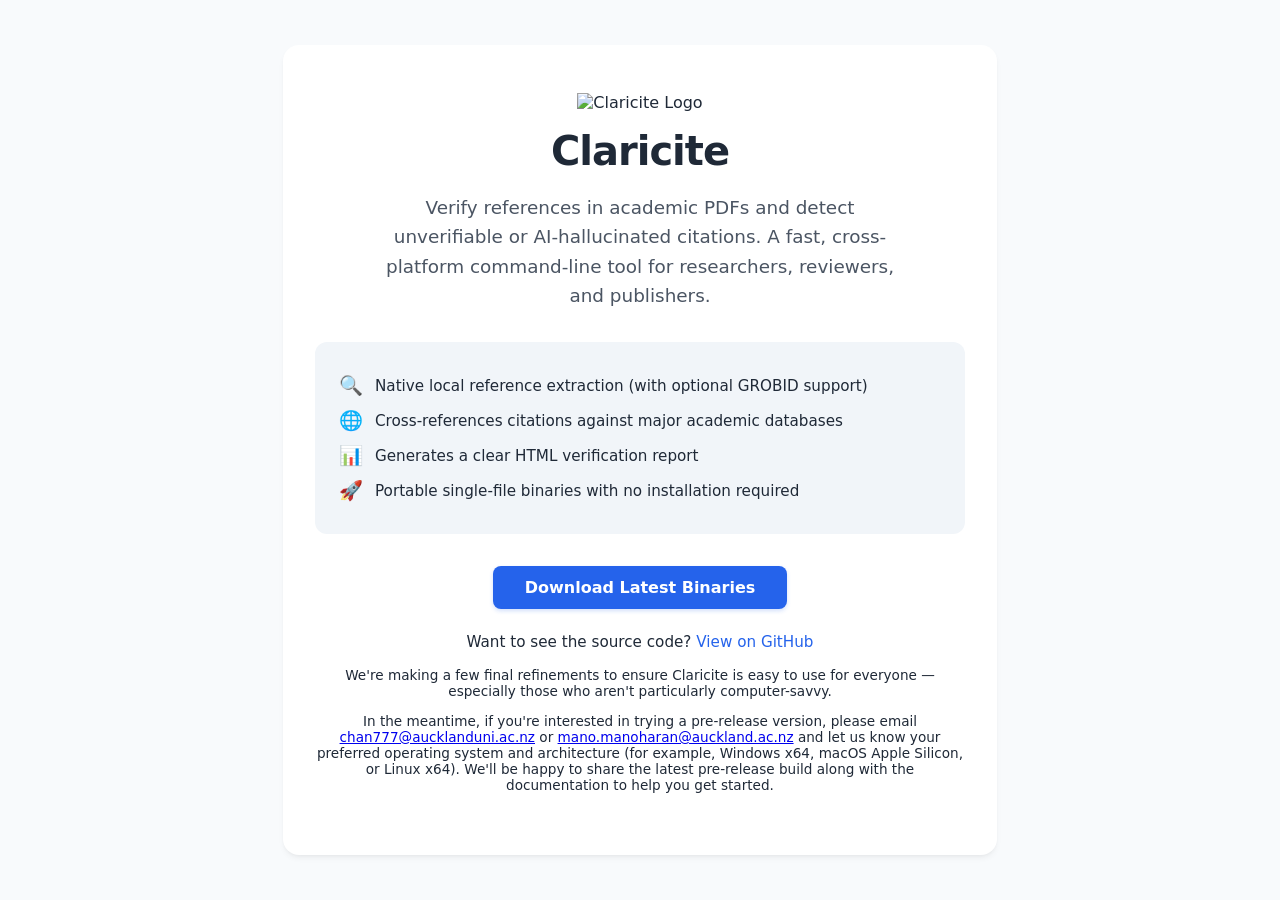
==== index.html @ b80c2c86 "Update index.html" ====
<!DOCTYPE html>
<html lang="en">
<head>
   <meta charset="UTF-8">
   <meta name="viewport" content="width=device-width, initial-scale=1.0">
   <title>Claricite — Automated Reference Verification</title>
   <meta name="description" content="A powerful cross-platform CLI tool to verify academic PDF citations and flag unverifiable or hallucinated references." />
   <meta name="keywords" content="academic fraud, reference checker, citation verification, openalex, semantic scholar, pdf citation parser" />
   <link rel="icon" type="image/svg+xml" href="https://claricite.com/images/Logo.svg" />
   <meta name="apple-mobile-web-app-capable" content="yes" />
   <meta name="apple-mobile-web-app-status-bar-style" content="black-translucent" />
   <style>
      :root {
         --primary: #2563eb;
         --primary-hover: #1d4ed8;
         --text: #1f2937;
         --text-muted: #4b5563;
         --bg: #f8fafc;
         --card-bg: #ffffff;
      }

      body {
         margin: 0;
         font-family: system-ui, -apple-system, BlinkMacSystemFont, "Segoe UI", Roboto, sans-serif;
         display: flex;
         align-items: center;
         justify-content: center;
         min-height: 100vh;
         background: var(--bg);
         color: var(--text);
         text-align: center;
         padding: 1rem;
         box-sizing: border-box;
      }

      .container {
         max-width: 650px;
         background: var(--card-bg);
         padding: 3rem 2rem;
         border-radius: 16px;
         box-shadow: 0 4px 6px -1px rgb(0 0 0 / 0.05), 0 2px 4px -2px rgb(0 0 0 / 0.05);
      }

      .logo img {
         width: 80px;
         height: 80px;
         margin-bottom: 1rem;
      }

      h1 {
         margin: 0 0 0.5rem 0;
         font-size: 2.5rem;
         font-weight: 800;
         letter-spacing: -0.025em;
      }

      .tagline {
         font-size: 1.15rem;
         color: var(--text-muted);
         line-height: 1.6;
         margin-bottom: 2rem;
         max-width: 540px;
         margin-left: auto;
         margin-right: auto;
      }

      .features {
         text-align: left;
         background: #f1f5f9;
         padding: 1.25rem 1.5rem;
         border-radius: 12px;
         margin-bottom: 2rem;
      }

      .feature-item {
         display: flex;
         align-items: center;
         gap: 0.75rem;
         margin: 0.75rem 0;
         font-size: 0.95rem;
         color: var(--text);
      }

         .feature-item span {
            font-size: 1.2rem;
         }

      .btn {
         display: inline-block;
         background: var(--primary);
         color: white;
         text-decoration: none;
         padding: 0.75rem 2rem;
         border-radius: 8px;
         font-weight: 600;
         font-size: 1rem;
         transition: background 0.2s ease;
         box-shadow: 0 2px 4px rgb(37 99 235 / 0.2);
      }

         .btn:hover {
            background: var(--primary-hover);
         }

      .note {
         font-size: 0.85rem;
         margin-top: 1rem;
      }
   </style>
</head>
<body>
   <div class="container">
      <div class="logo">
         <img alt="Claricite Logo" src="https://claricite.com/images/Logo.svg" />
      </div>

      <h1>Claricite</h1>
      <p class="tagline">
         Verify references in academic PDFs and detect unverifiable or AI-hallucinated citations.
         A fast, cross-platform command-line tool for researchers, reviewers, and publishers.
      </p>

      <div class="features">
         <div class="feature-item"><span>🔍</span> Native local reference extraction (with optional GROBID support)</div>
         <div class="feature-item"><span>🌐</span> Cross-references citations against major academic databases</div>
         <div class="feature-item"><span>📊</span> Generates a clear HTML verification report</div>
         <div class="feature-item"><span>🚀</span> Portable single-file binaries with no installation required</div>
      </div>

      <div>
         <a href="https://github.com" class="btn" target="_blank" rel="noopener">
            Download Latest Binaries
         </a>

         <p style="margin-top: 1.5rem; font-size: 0.95rem;">
            Want to see the source code? <a href="https://github.com" style="color: var(--primary); text-decoration: none; font-weight: 500;">View on GitHub</a>
         </p>

         <div class="note">
            <p>
               We're making a few final refinements to ensure Claricite is easy to use for everyone —
               especially those who aren't particularly computer-savvy.
            </p>
            <p>
               In the meantime, if you're interested in trying a pre-release version, please email
               <a href="mailto:chan777@aucklanduni.ac.nz">chan777@aucklanduni.ac.nz</a> or
               <a href="mailto:mano.manoharan@auckland.ac.nz">mano.manoharan@auckland.ac.nz</a>
               and let us know your preferred operating system and architecture (for example, Windows x64, macOS Apple Silicon, or Linux x64).
               We'll be happy to share the latest pre-release build along with the documentation to help you get started.
            </p>
         </div>
      </div>


   </div>
</body>
</html>
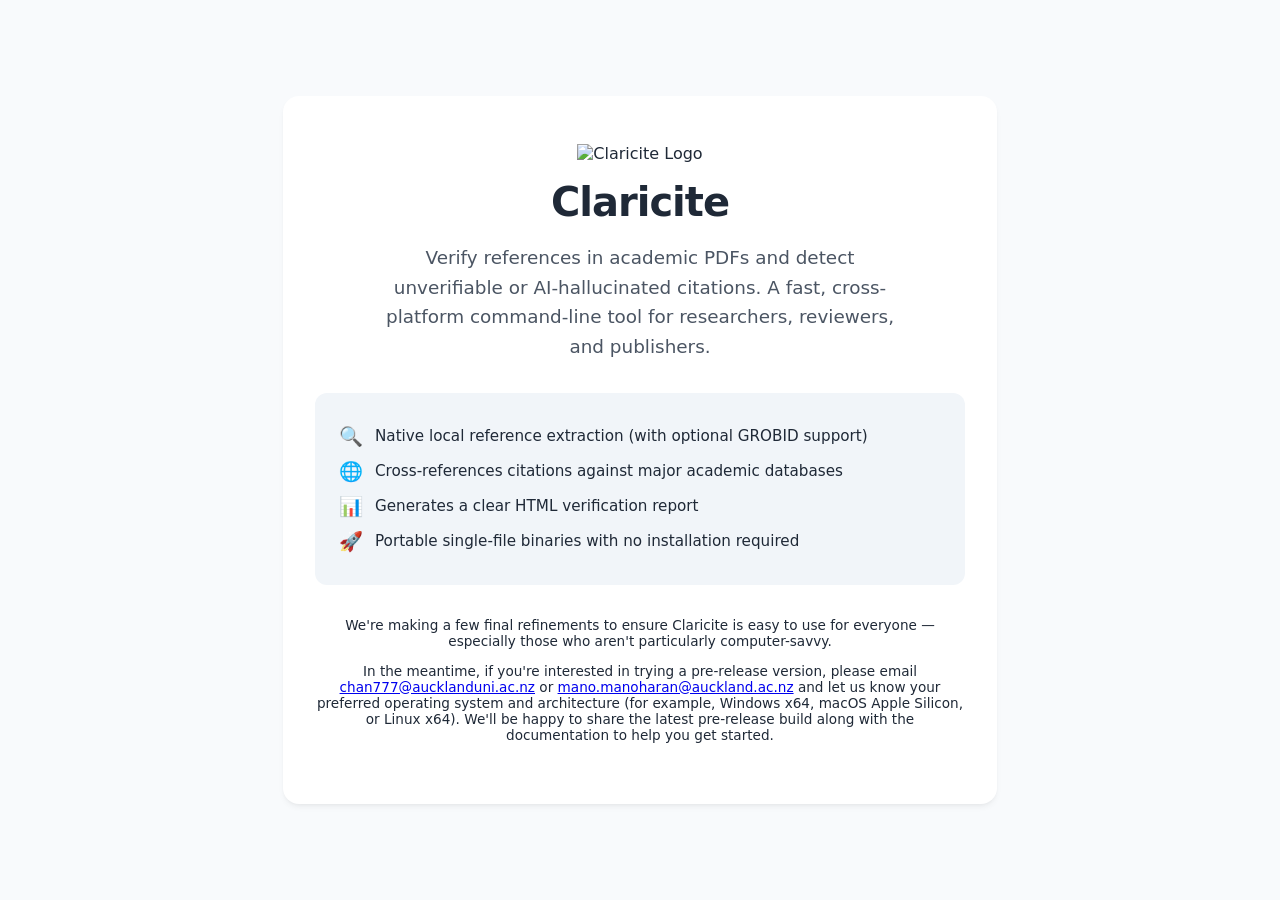
==== commit 6040d38a: "Update HTML structure to include hidden div" ====
--- a/index.html
+++ b/index.html
@@ -127,7 +127,7 @@
          <div class="feature-item"><span>🚀</span> Portable single-file binaries with no installation required</div>
       </div>
 
-      <div>
+      <div style="display: none;">
          <a href="https://github.com" class="btn" target="_blank" rel="noopener">
             Download Latest Binaries
          </a>
@@ -135,7 +135,8 @@
          <p style="margin-top: 1.5rem; font-size: 0.95rem;">
             Want to see the source code? <a href="https://github.com" style="color: var(--primary); text-decoration: none; font-weight: 500;">View on GitHub</a>
          </p>
-
+      </div>
+      <div>
          <div class="note">
             <p>
                We're making a few final refinements to ensure Claricite is easy to use for everyone —
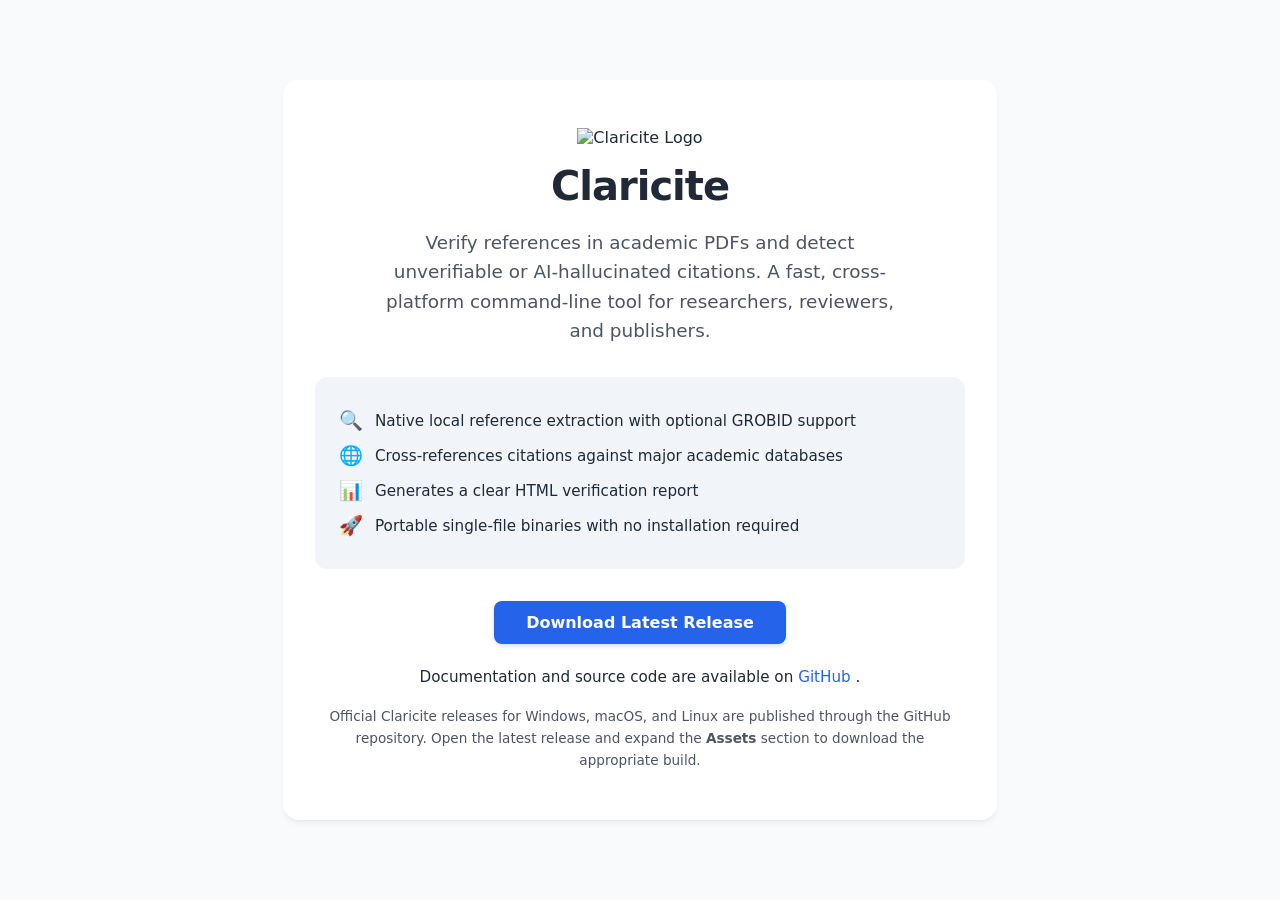
==== commit d792858f: "add git hub repo" ====
--- a/index.html
+++ b/index.html
@@ -81,9 +81,9 @@
          color: var(--text);
       }
 
-         .feature-item span {
-            font-size: 1.2rem;
-         }
+      .feature-item span {
+         font-size: 1.2rem;
+      }
 
       .btn {
          display: inline-block;
@@ -98,13 +98,25 @@
          box-shadow: 0 2px 4px rgb(37 99 235 / 0.2);
       }
 
-         .btn:hover {
-            background: var(--primary-hover);
-         }
+      .btn:hover {
+         background: var(--primary-hover);
+      }
+
+      .github-link {
+         color: var(--primary);
+         text-decoration: none;
+         font-weight: 500;
+      }
+
+      .github-link:hover {
+         text-decoration: underline;
+      }
 
       .note {
+         color: var(--text-muted);
          font-size: 0.85rem;
-         margin-top: 1rem;
+         margin-top: 1.25rem;
+         line-height: 1.6;
       }
    </style>
 </head>
@@ -121,38 +133,35 @@
       </p>
 
       <div class="features">
-         <div class="feature-item"><span>🔍</span> Native local reference extraction (with optional GROBID support)</div>
+         <div class="feature-item"><span>🔍</span> Native local reference extraction with optional GROBID support</div>
          <div class="feature-item"><span>🌐</span> Cross-references citations against major academic databases</div>
          <div class="feature-item"><span>📊</span> Generates a clear HTML verification report</div>
          <div class="feature-item"><span>🚀</span> Portable single-file binaries with no installation required</div>
       </div>
 
-      <div style="display: none;">
-         <a href="https://github.com" class="btn" target="_blank" rel="noopener">
-            Download Latest Binaries
+      <div>
+         <a href="https://github.com/Noise477/Claricite/releases/latest"
+            class="btn"
+            target="_blank"
+            rel="noopener noreferrer">
+            Download Latest Release
          </a>
 
          <p style="margin-top: 1.5rem; font-size: 0.95rem;">
-            Want to see the source code? <a href="https://github.com" style="color: var(--primary); text-decoration: none; font-weight: 500;">View on GitHub</a>
+            Documentation and source code are available on
+            <a href="https://github.com/Noise477/Claricite/"
+               class="github-link"
+               target="_blank"
+               rel="noopener noreferrer">
+               GitHub
+            </a>.
          </p>
-      </div>
-      <div>
+
          <div class="note">
-            <p>
-               We're making a few final refinements to ensure Claricite is easy to use for everyone —
-               especially those who aren't particularly computer-savvy.
-            </p>
-            <p>
-               In the meantime, if you're interested in trying a pre-release version, please email
-               <a href="mailto:chan777@aucklanduni.ac.nz">chan777@aucklanduni.ac.nz</a> or
-               <a href="mailto:mano.manoharan@auckland.ac.nz">mano.manoharan@auckland.ac.nz</a>
-               and let us know your preferred operating system and architecture (for example, Windows x64, macOS Apple Silicon, or Linux x64).
-               We'll be happy to share the latest pre-release build along with the documentation to help you get started.
-            </p>
+            Official Claricite releases for Windows, macOS, and Linux are published through the GitHub repository.
+            Open the latest release and expand the <strong>Assets</strong> section to download the appropriate build.
          </div>
       </div>
-
-
    </div>
 </body>
 </html>
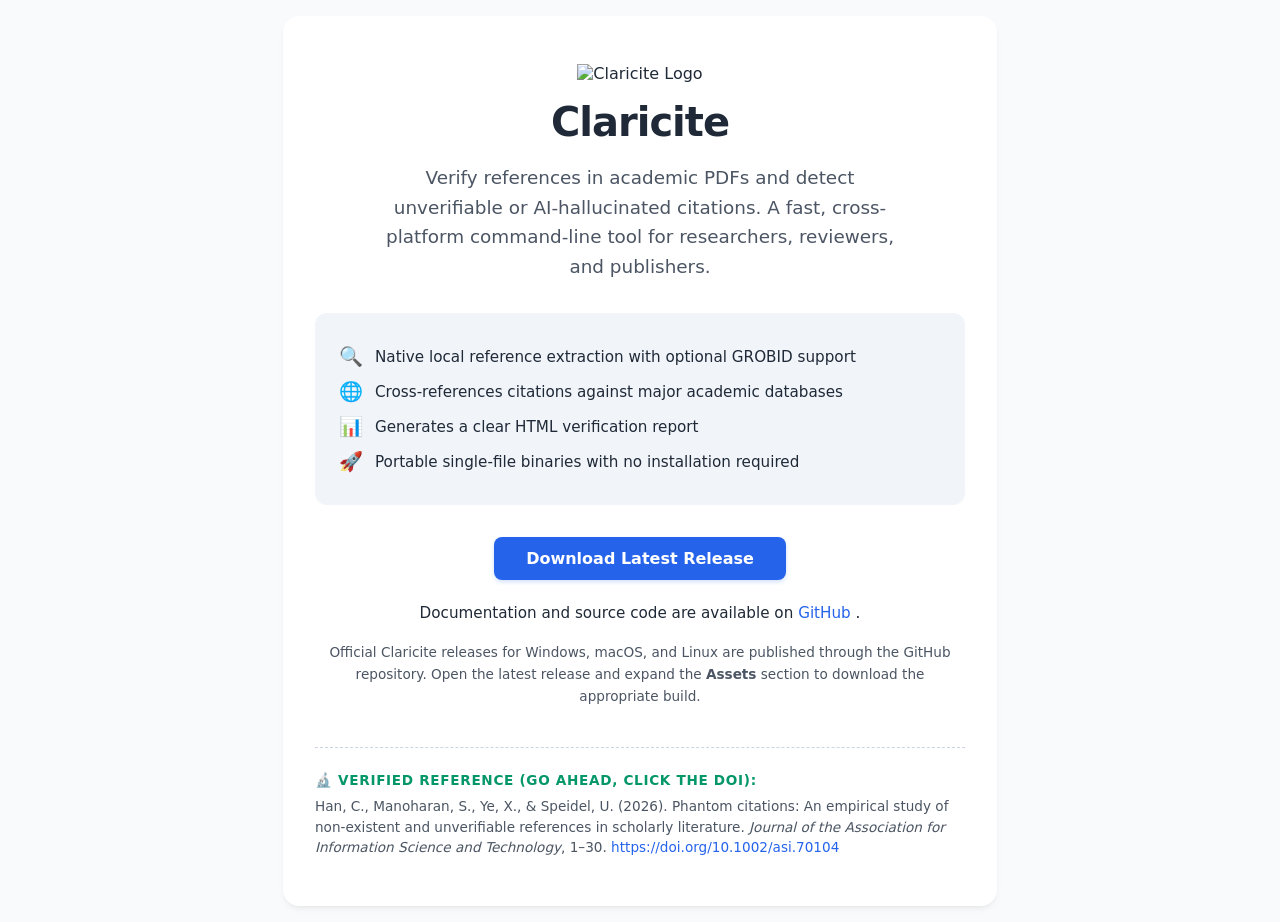
==== commit cbf09d89: "Add citation block with reference" ====
--- a/index.html
+++ b/index.html
@@ -118,6 +118,29 @@
          margin-top: 1.25rem;
          line-height: 1.6;
       }
+      .citation-block {
+         margin-top: 2.5rem;
+         padding-top: 1.5rem;
+         border-top: 1px dashed #cbd5e1;
+         text-align: left;
+      }
+
+      .citation-title {
+         font-size: 0.85rem;
+         font-weight: 700;
+         color: #059669;
+         text-transform: uppercase;
+         letter-spacing: 0.05em;
+         margin-bottom: 0.5rem;
+      }
+
+      .citation-text {
+         font-size: 0.85rem;
+         color: var(--text-muted);
+         line-height: 1.5;
+         margin: 0;
+      }
+
    </style>
 </head>
 <body>
@@ -161,6 +184,14 @@
             Official Claricite releases for Windows, macOS, and Linux are published through the GitHub repository.
             Open the latest release and expand the <strong>Assets</strong> section to download the appropriate build.
          </div>
+
+         <div class="citation-block">
+            <div class="citation-title">🔬 Verified Reference (Go ahead, click the DOI):</div>
+            <p class="citation-text">
+               Han, C., Manoharan, S., Ye, X., & Speidel, U. (2026). Phantom citations: An empirical study of non-existent and unverifiable references in scholarly literature. <em>Journal of the Association for Information Science and Technology</em>, 1–30.
+               <a href="https://doi.org/10.1002/asi.70104" target="_blank" rel="noopener noreferrer" class="github-link">https://doi.org/10.1002/asi.70104</a>
+            </p>
+         </div>
       </div>
    </div>
 </body>
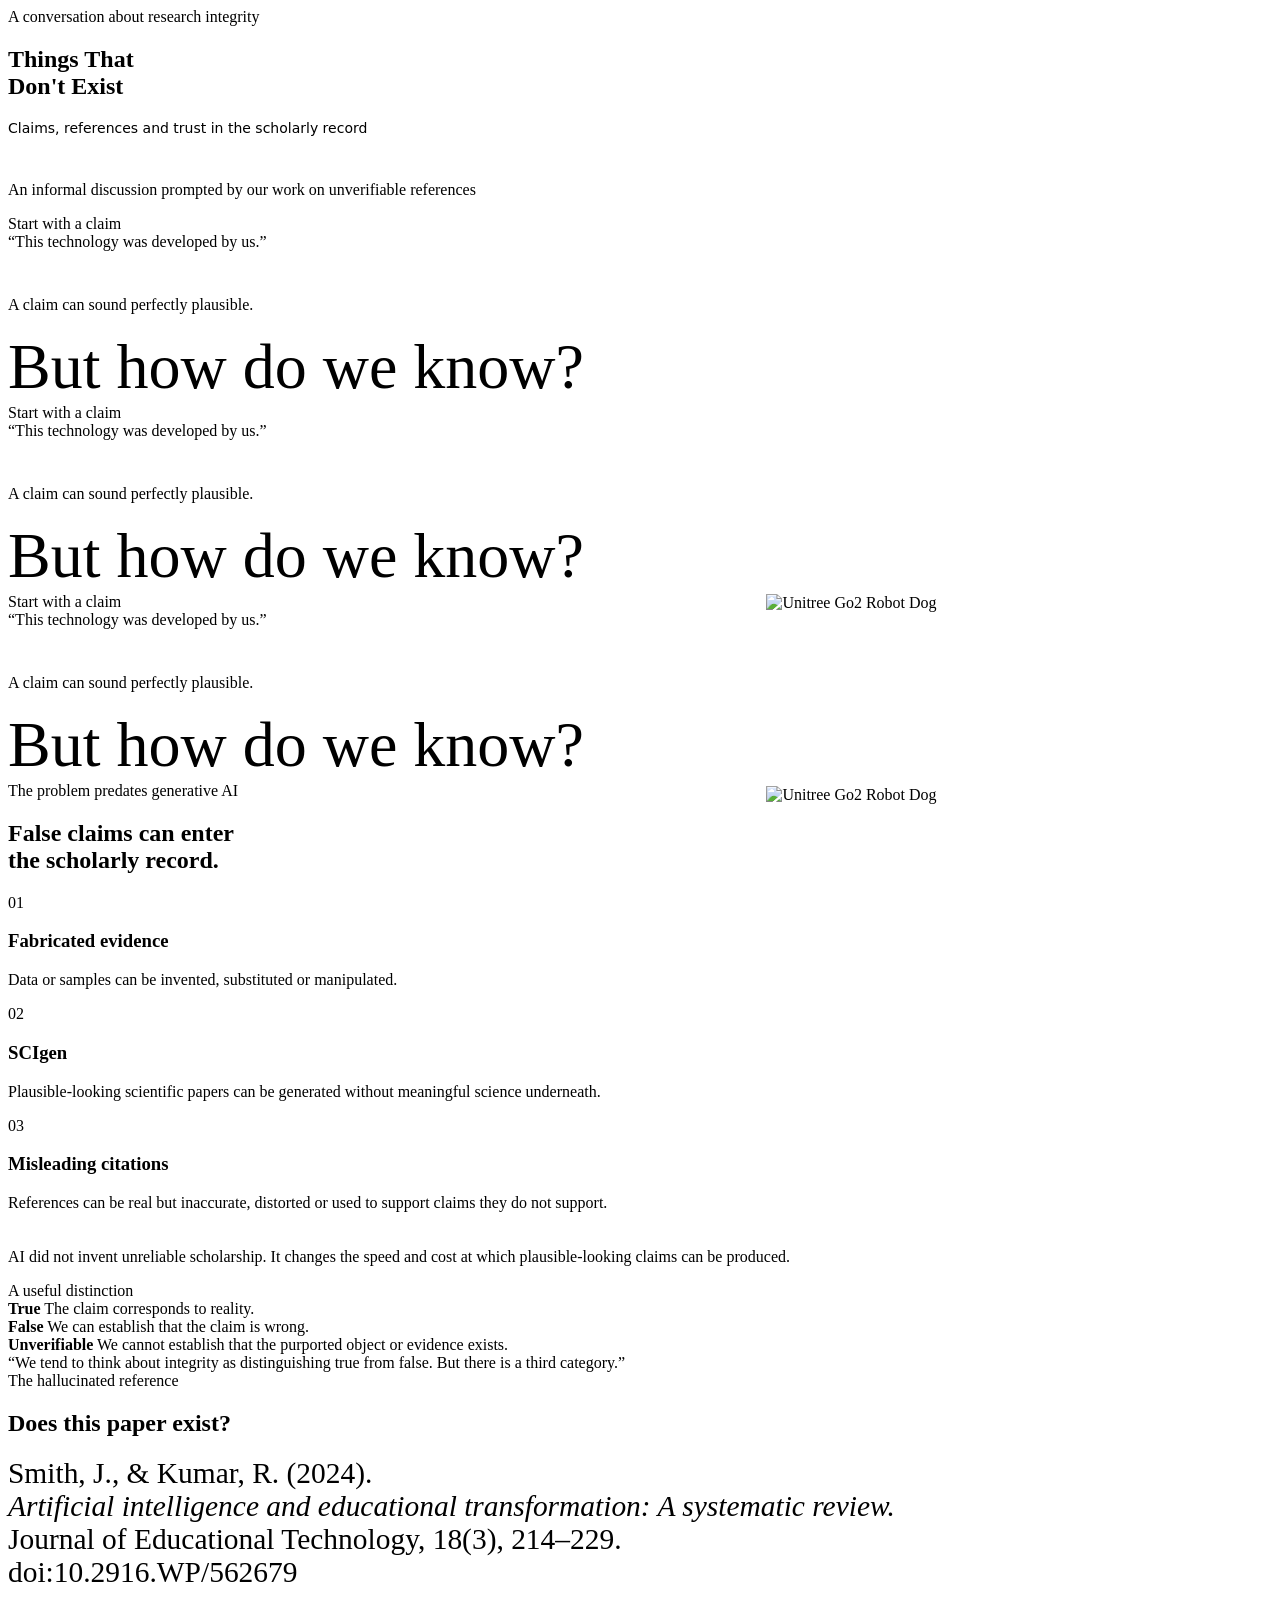
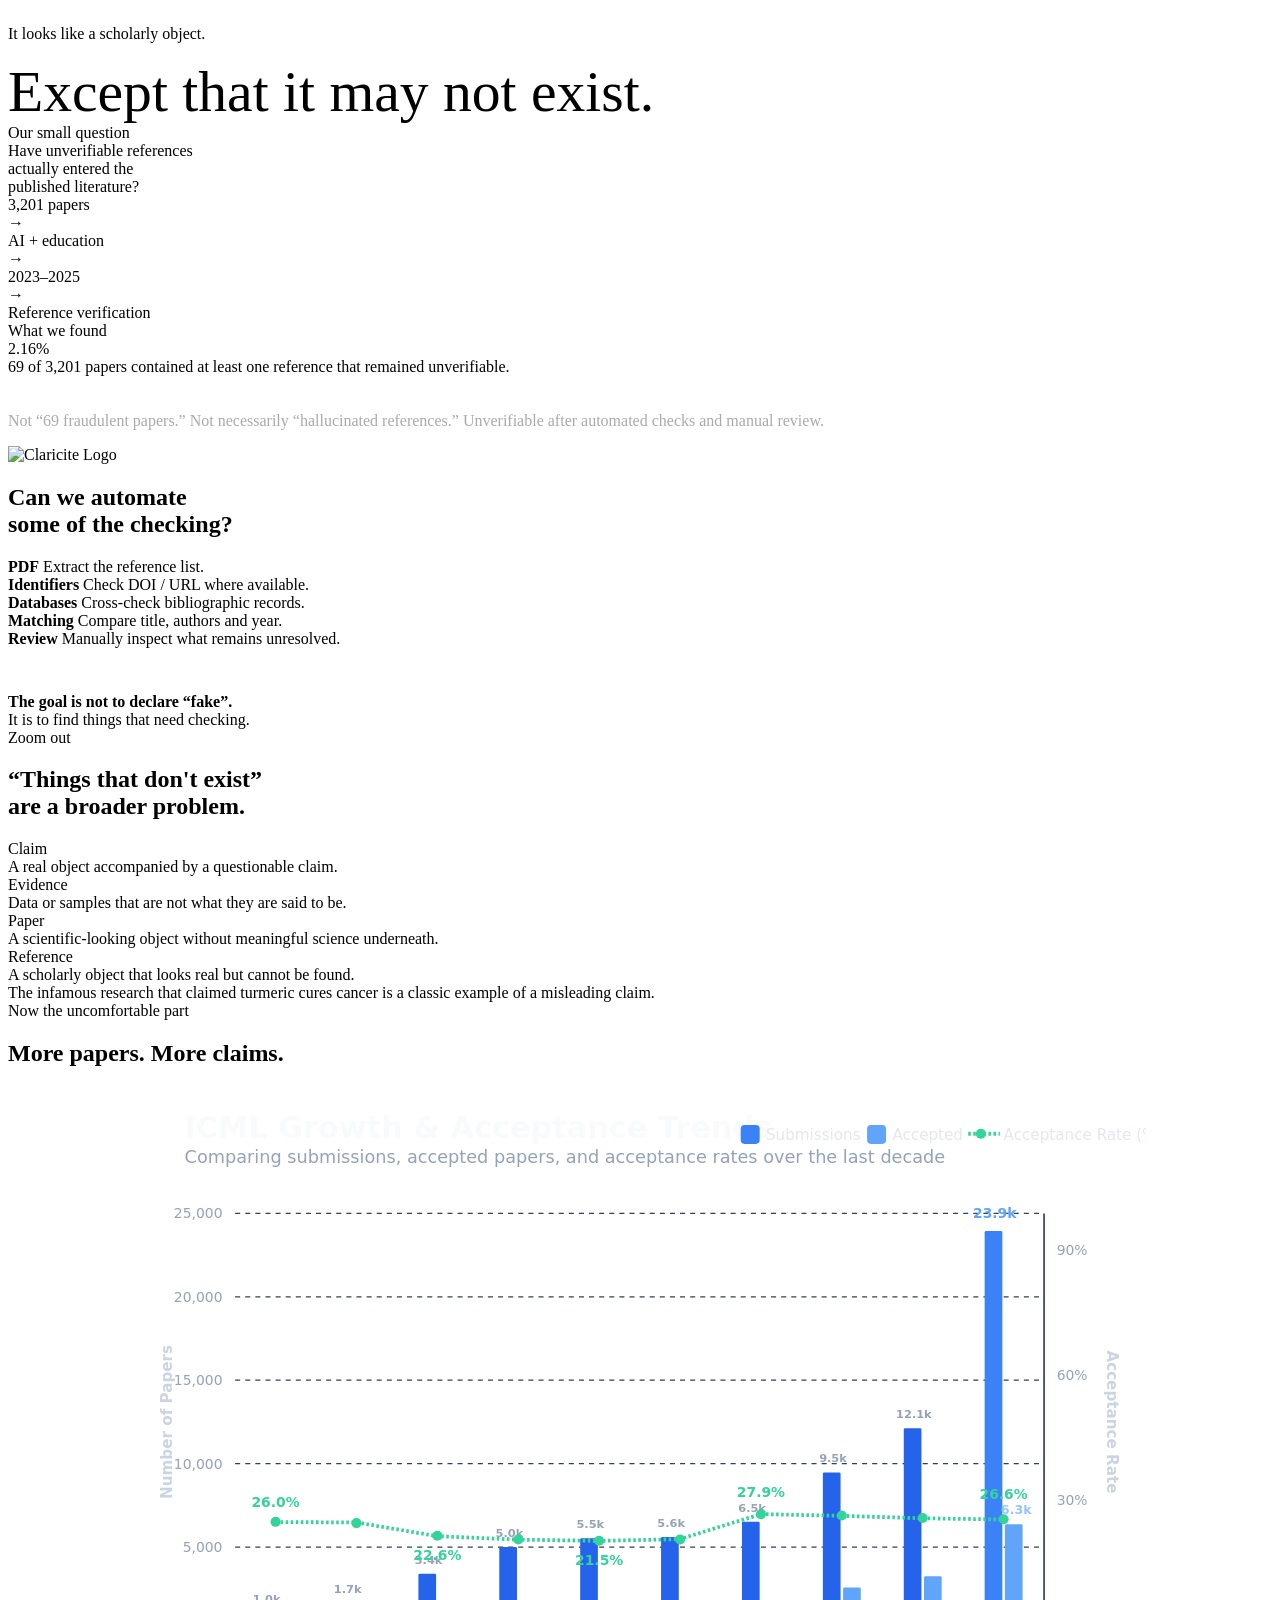
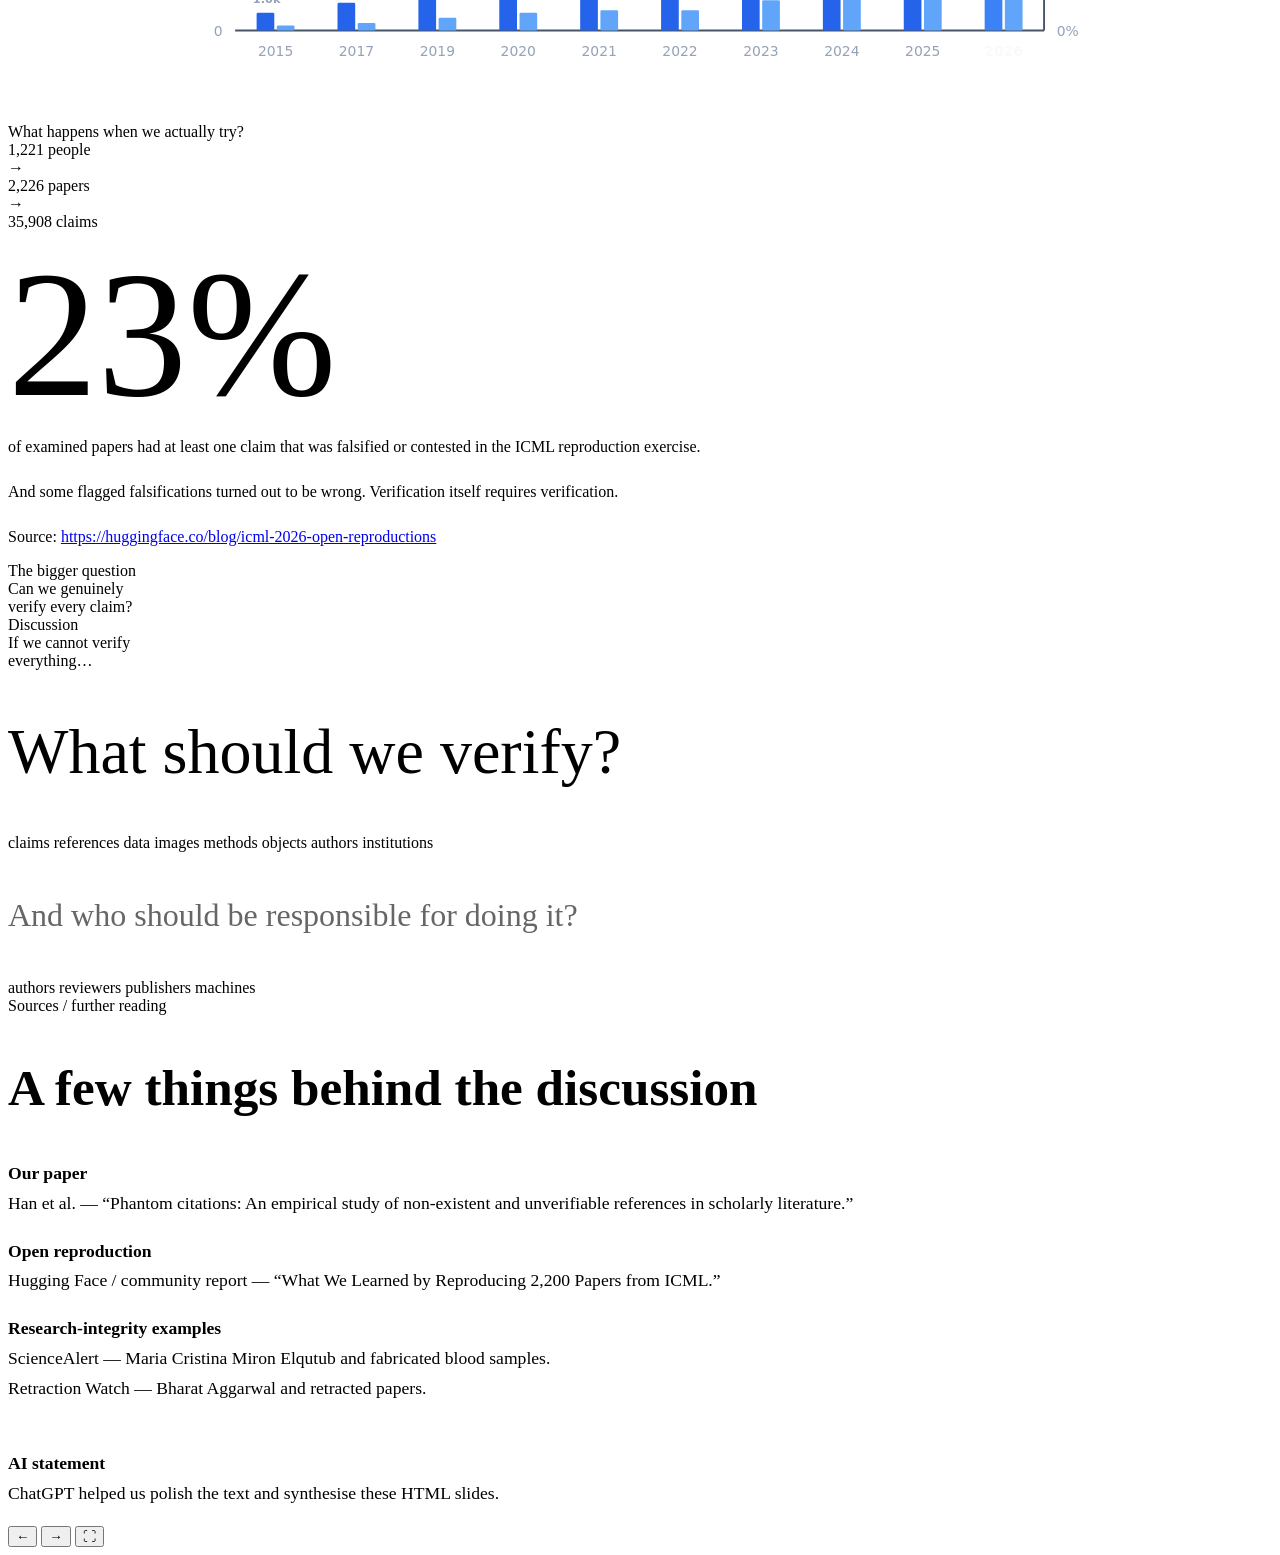
==== commit 02b92181: "Add files via upload" ====
--- a/index.html
+++ b/index.html
@@ -1,198 +1,649 @@
+<!DOCTYPE html>
 <!DOCTYPE html>
 <html lang="en">
 <head>
    <meta charset="UTF-8">
    <meta name="viewport" content="width=device-width, initial-scale=1.0">
-   <title>Claricite — Automated Reference Verification</title>
-   <meta name="description" content="A powerful cross-platform CLI tool to verify academic PDF citations and flag unverifiable or hallucinated references." />
-   <meta name="keywords" content="academic fraud, reference checker, citation verification, openalex, semantic scholar, pdf citation parser" />
-   <link rel="icon" type="image/svg+xml" href="https://claricite.com/images/Logo.svg" />
-   <meta name="apple-mobile-web-app-capable" content="yes" />
-   <meta name="apple-mobile-web-app-status-bar-style" content="black-translucent" />
-   <style>
-      :root {
-         --primary: #2563eb;
-         --primary-hover: #1d4ed8;
-         --text: #1f2937;
-         --text-muted: #4b5563;
-         --bg: #f8fafc;
-         --card-bg: #ffffff;
-      }
-
-      body {
-         margin: 0;
-         font-family: system-ui, -apple-system, BlinkMacSystemFont, "Segoe UI", Roboto, sans-serif;
-         display: flex;
-         align-items: center;
-         justify-content: center;
-         min-height: 100vh;
-         background: var(--bg);
-         color: var(--text);
-         text-align: center;
-         padding: 1rem;
-         box-sizing: border-box;
-      }
-
-      .container {
-         max-width: 650px;
-         background: var(--card-bg);
-         padding: 3rem 2rem;
-         border-radius: 16px;
-         box-shadow: 0 4px 6px -1px rgb(0 0 0 / 0.05), 0 2px 4px -2px rgb(0 0 0 / 0.05);
-      }
-
-      .logo img {
-         width: 80px;
-         height: 80px;
-         margin-bottom: 1rem;
-      }
-
-      h1 {
-         margin: 0 0 0.5rem 0;
-         font-size: 2.5rem;
-         font-weight: 800;
-         letter-spacing: -0.025em;
-      }
-
-      .tagline {
-         font-size: 1.15rem;
-         color: var(--text-muted);
-         line-height: 1.6;
-         margin-bottom: 2rem;
-         max-width: 540px;
-         margin-left: auto;
-         margin-right: auto;
-      }
-
-      .features {
-         text-align: left;
-         background: #f1f5f9;
-         padding: 1.25rem 1.5rem;
-         border-radius: 12px;
-         margin-bottom: 2rem;
-      }
-
-      .feature-item {
-         display: flex;
-         align-items: center;
-         gap: 0.75rem;
-         margin: 0.75rem 0;
-         font-size: 0.95rem;
-         color: var(--text);
-      }
-
-      .feature-item span {
-         font-size: 1.2rem;
-      }
-
-      .btn {
-         display: inline-block;
-         background: var(--primary);
-         color: white;
-         text-decoration: none;
-         padding: 0.75rem 2rem;
-         border-radius: 8px;
-         font-weight: 600;
-         font-size: 1rem;
-         transition: background 0.2s ease;
-         box-shadow: 0 2px 4px rgb(37 99 235 / 0.2);
-      }
-
-      .btn:hover {
-         background: var(--primary-hover);
-      }
-
-      .github-link {
-         color: var(--primary);
-         text-decoration: none;
-         font-weight: 500;
-      }
-
-      .github-link:hover {
-         text-decoration: underline;
-      }
-
-      .note {
-         color: var(--text-muted);
-         font-size: 0.85rem;
-         margin-top: 1.25rem;
-         line-height: 1.6;
-      }
-      .citation-block {
-         margin-top: 2.5rem;
-         padding-top: 1.5rem;
-         border-top: 1px dashed #cbd5e1;
-         text-align: left;
-      }
-
-      .citation-title {
-         font-size: 0.85rem;
-         font-weight: 700;
-         color: #059669;
-         text-transform: uppercase;
-         letter-spacing: 0.05em;
-         margin-bottom: 0.5rem;
-      }
-
-      .citation-text {
-         font-size: 0.85rem;
-         color: var(--text-muted);
-         line-height: 1.5;
-         margin: 0;
-      }
-
-   </style>
+   <title>Things That Don't Exist — Claims, References and Trust</title>
+   <link rel="manifest" href="manifest.json" />
+   <link rel="icon" type="image/svg+xml" href="Logo.svg" />
+   <link type="text/css" rel="stylesheet" href="things.css" />
+   <script src="things.js" defer="defer"></script>
 </head>
+
 <body>
-   <div class="container">
-      <div class="logo">
-         <img alt="Claricite Logo" src="https://claricite.com/images/Logo.svg" />
-      </div>
-
-      <h1>Claricite</h1>
-      <p class="tagline">
-         Verify references in academic PDFs and detect unverifiable or AI-hallucinated citations.
-         A fast, cross-platform command-line tool for researchers, reviewers, and publishers.
-      </p>
-
-      <div class="features">
-         <div class="feature-item"><span>🔍</span> Native local reference extraction with optional GROBID support</div>
-         <div class="feature-item"><span>🌐</span> Cross-references citations against major academic databases</div>
-         <div class="feature-item"><span>📊</span> Generates a clear HTML verification report</div>
-         <div class="feature-item"><span>🚀</span> Portable single-file binaries with no installation required</div>
-      </div>
-
-      <div>
-         <a href="https://github.com/Noise477/Claricite/releases/latest"
-            class="btn"
-            target="_blank"
-            rel="noopener noreferrer">
-            Download Latest Release
-         </a>
-
-         <p style="margin-top: 1.5rem; font-size: 0.95rem;">
-            Documentation and source code are available on
-            <a href="https://github.com/Noise477/Claricite/"
-               class="github-link"
-               target="_blank"
-               rel="noopener noreferrer">
-               GitHub
-            </a>.
-         </p>
-
-         <div class="note">
-            Official Claricite releases for Windows, macOS, and Linux are published through the GitHub repository.
-            Open the latest release and expand the <strong>Assets</strong> section to download the appropriate build.
-         </div>
-
-         <div class="citation-block">
-            <div class="citation-title">🔬 Verified Reference (Go ahead, click the DOI):</div>
-            <p class="citation-text">
-               Han, C., Manoharan, S., Ye, X., & Speidel, U. (2026). Phantom citations: An empirical study of non-existent and unverifiable references in scholarly literature. <em>Journal of the Association for Information Science and Technology</em>, 1–30.
-               <a href="https://doi.org/10.1002/asi.70104" target="_blank" rel="noopener noreferrer" class="github-link">https://doi.org/10.1002/asi.70104</a>
+   <script>
+      if ('serviceWorker' in navigator) {
+         window.addEventListener('load', () => {
+            navigator.serviceWorker.register('sw.js');
+         });
+   </script>
+
+   <div class="deck">
+
+      <!-- 1 -->
+      <section class="slide active center">
+         <div class="eyebrow">A conversation about research integrity</div>
+         <h1>Things That<br><span class="accent">Don't Exist</span></h1>
+         <div class="subtitle">
+            Claims, references and trust in the scholarly record
+         </div>
+         <p class="small" style="margin-top:5vh;">
+            An informal discussion prompted by our work on unverifiable references
+         </p>
+      </section>
+
+
+      <!-- 2 -->
+      <section class="slide">
+         <div class="eyebrow">Start with a claim</div>
+
+         <div class="claim">
+            “This technology was developed by us.”
+         </div>
+
+         <p style="margin-top:5vh;">
+            A claim can sound perfectly plausible.
+         </p>
+
+         <div class="question" style="font-size:clamp(2.5rem,5vw,5rem);">
+            But how do we know?
+         </div>
+
+      </section>
+
+      <!-- 2a -->
+      <section class="slide">
+         <div class="eyebrow">Start with a claim</div>
+
+         <div class="claim">
+            “This technology was developed by us.”
+         </div>
+
+         <p style="margin-top:5vh;">
+            A claim can sound perfectly plausible.
+         </p>
+
+         <div class="question" style="font-size:clamp(2.5rem,5vw,5rem);">
+            But how do we know?
+         </div>
+
+         <img src="Unitree-Go2.png" alt="Unitree Go2 Robot Dog" style="width: 40%; height: auto; margin-top: 0.1vh; float: right;">
+
+      </section>
+
+      <!-- 2a -->
+      <section class="slide">
+         <div class="eyebrow">Start with a claim</div>
+
+         <div class="claim">
+            “This technology was developed by us.”
+         </div>
+
+         <p style="margin-top:5vh;">
+            A claim can sound perfectly plausible.
+         </p>
+
+         <div class="question" style="font-size:clamp(2.5rem,5vw,5rem);">
+            But how do we know?
+         </div>
+
+         <img src="Galgotias-Dog-Pee2N.png" alt="Unitree Go2 Robot Dog" style="width: 40%; height: auto; margin-top: 0.5vh; float: right;">
+
+      </section>
+
+
+      <!-- 3 -->
+      <section class="slide">
+         <div class="eyebrow">The problem predates generative AI</div>
+         <h2>False claims can enter<br>the scholarly record.</h2>
+
+         <div class="three">
+            <div class="card">
+               <div class="number">01</div>
+               <h3>Fabricated evidence</h3>
+               <p>Data or samples can be invented, substituted or manipulated.</p>
+            </div>
+
+            <div class="card">
+               <div class="number">02</div>
+               <h3>SCIgen</h3>
+               <p>Plausible-looking scientific papers can be generated without meaningful science underneath.</p>
+            </div>
+
+            <div class="card">
+               <div class="number">03</div>
+               <h3>Misleading citations</h3>
+               <p>References can be real but inaccurate, distorted or used to support claims they do not support.</p>
+            </div>
+         </div>
+
+         <p class="small" style="margin-top:4vh;">
+            AI did not invent unreliable scholarship. It changes the speed and cost
+            at which plausible-looking claims can be produced.
+         </p>
+
+      </section>
+
+
+      <!-- 4 -->
+      <section class="slide center dark">
+         <div class="eyebrow">A useful distinction</div>
+
+         <div class="spectrum">
+            <div>
+               <strong>True</strong>
+               <span>The claim corresponds to reality.</span>
+            </div>
+            <div>
+               <strong>False</strong>
+               <span>We can establish that the claim is wrong.</span>
+            </div>
+            <div>
+               <strong>Unverifiable</strong>
+               <span>We cannot establish that the purported object or evidence exists.</span>
+            </div>
+         </div>
+
+         <div class="large-quote">
+            “We tend to think about integrity as distinguishing
+            <span class="accent">true</span> from <span class="accent">false</span>.
+            But there is a third category.”
+         </div>
+
+      </section>
+
+
+      <!-- 5 -->
+      <section class="slide">
+         <div class="eyebrow">The hallucinated reference</div>
+         <h2>Does this paper exist?</h2>
+
+         <div class="claim" style="font-family:Georgia,serif;font-size:clamp(1.3rem,2.3vw,2.2rem);">
+            Smith, J., &amp; Kumar, R. (2024).<br>
+            <em>
+               Artificial intelligence and educational transformation:
+               A systematic review.
+            </em><br>
+            Journal of Educational Technology, 18(3), 214–229.<br>
+            doi:10.2916.WP/562679
+         </div>
+
+         <p style="margin-top:4vh;">
+            It looks like a scholarly object.
+         </p>
+
+         <div class="question" style="font-size:clamp(2.3rem,4.5vw,4.5rem);">
+            Except that it may not exist.
+         </div>
+      </section>
+
+
+      <!-- 6 -->
+      <section class="slide">
+         <div class="eyebrow">Our small question</div>
+
+         <div class="question">
+            Have unverifiable references<br>
+            actually entered the<br>
+            published literature?
+         </div>
+
+         <div class="flow">
+            <div class="box">3,201 papers</div>
+            <div class="arrow">→</div>
+            <div class="box">AI + education</div>
+            <div class="arrow">→</div>
+            <div class="box">2023–2025</div>
+            <div class="arrow">→</div>
+            <div class="box">Reference verification</div>
+         </div>
+
+      </section>
+
+
+      <!-- 7 -->
+      <section class="slide center dark">
+         <div class="eyebrow">What we found</div>
+
+         <div class="big-number">2.16%</div>
+
+         <div class="label">
+            69 of 3,201 papers contained at least one reference
+            that remained unverifiable.
+         </div>
+
+         <p class="small" style="color:#aaa;margin-top:4vh;">
+            Not “69 fraudulent papers.” Not necessarily “hallucinated references.”
+            Unverifiable after automated checks and manual review.
+         </p>
+
+      </section>
+
+
+      <!-- 8 -->
+      <section class="slide">
+         <img src="https://claricite.com/images/Logo.svg" width="100" alt="Claricite Logo" />
+         <h2>Can we automate<br>some of the checking?</h2>
+
+         <div class="pipeline">
+            <div class="step">
+               <strong>PDF</strong>
+               <span>Extract the reference list.</span>
+            </div>
+            <div class="step">
+               <strong>Identifiers</strong>
+               <span>Check DOI / URL where available.</span>
+            </div>
+            <div class="step">
+               <strong>Databases</strong>
+               <span>Cross-check bibliographic records.</span>
+            </div>
+            <div class="step">
+               <strong>Matching</strong>
+               <span>Compare title, authors and year.</span>
+            </div>
+            <div class="step final">
+               <strong>Review</strong>
+               <span>Manually inspect what remains unresolved.</span>
+            </div>
+         </div>
+
+         <div class="redline" style="margin-top:5vh;">
+            <p style="margin:0;">
+               <strong>The goal is not to declare “fake”.</strong><br>
+               It is to find things that need checking.
             </p>
          </div>
-      </div>
+      </section>
+
+
+      <!-- 9 -->
+      <section class="slide">
+         <div class="eyebrow">Zoom out</div>
+         <h2>“Things that don't exist”<br>are a broader problem.</h2>
+
+         <div class="timeline">
+            <div class="timeline-row">
+               <div class="timeline-year">Claim</div>
+               <div class="timeline-text">A real object accompanied by a questionable claim.</div>
+            </div>
+            <div class="timeline-row">
+               <div class="timeline-year">Evidence</div>
+               <div class="timeline-text">Data or samples that are not what they are said to be.</div>
+            </div>
+            <div class="timeline-row">
+               <div class="timeline-year">Paper</div>
+               <div class="timeline-text">A scientific-looking object without meaningful science underneath.</div>
+            </div>
+            <div class="timeline-row">
+               <div class="timeline-year">Reference</div>
+               <div class="timeline-text">A scholarly object that looks real but cannot be found.</div>
+            </div>
+         </div>
+
+         <div class="speaker">
+            The infamous research that claimed turmeric cures cancer is a classic example of a misleading claim.
+         </div>
+      </section>
+
+
+      <!-- 10 -->
+      <section class="slide dark">
+         <div class="eyebrow">Now the uncomfortable part</div>
+         <h2>More papers. More claims.</h2>
+
+         <div style="margin: 0 auto; width: 80%;">
+            <svg viewBox="0 0 800 500" xmlns="http://www.w3.org/2000/svg">
+               <!-- Styles -->
+               <style>
+                  .title {
+                     font-family: system-ui, -apple-system, sans-serif;
+                     font-size: 24px;
+                     font-weight: bold;
+                     fill: #f8fafc;
+                  }
+
+                  .subtitle {
+                     font-family: system-ui, -apple-system, sans-serif;
+                     font-size: 14px;
+                     fill: #94a3b8;
+                  }
+
+                  .axis-label {
+                     font-family: system-ui, -apple-system, sans-serif;
+                     font-size: 12px;
+                     font-weight: 600;
+                     fill: #cbd5e1;
+                  }
+
+                  .tick-label {
+                     font-family: system-ui, -apple-system, sans-serif;
+                     font-size: 11px;
+                     fill: #94a3b8;
+                     text-anchor: middle;
+                  }
+
+                  .value-label {
+                     font-family: system-ui, -apple-system, sans-serif;
+                     font-size: 11px;
+                     font-weight: bold;
+                     fill: #f8fafc;
+                     text-anchor: middle;
+                  }
+
+                  .rate-label {
+                     font-family: system-ui, -apple-system, sans-serif;
+                     font-size: 11px;
+                     font-weight: bold;
+                     fill: #34d399;
+                     text-anchor: middle;
+                  }
+
+                  .grid-line {
+                     stroke: #334155;
+                     stroke-dasharray: 4,4;
+                     stroke-width: 1;
+                  }
+
+                  .legend-text {
+                     font-family: system-ui, -apple-system, sans-serif;
+                     font-size: 12px;
+                     fill: #e2e8f0;
+                  }
+               </style>
+
+               <!-- Dark Mode Canvas Background -->
+               <rect width="100%" height="100%" fill="none" />
+
+               <!-- Header -->
+               <text x="40" y="40" class="title">ICML Growth &amp; Acceptance Trends</text>
+               <text x="40" y="60" class="subtitle">Comparing submissions, accepted papers, and acceptance rates over the last decade</text>
+
+               <!-- Legend -->
+               <g transform="translate(480, 30)">
+                  <!-- Submissions Legend -->
+                  <rect x="0" y="0" width="15" height="15" fill="#3b82f6" rx="3" />
+                  <text x="20" y="12" class="legend-text">Submissions</text>
+
+                  <!-- Accepted Legend -->
+                  <rect x="100" y="0" width="15" height="15" fill="#60a5fa" rx="3" />
+                  <text x="120" y="12" class="legend-text">Accepted</text>
+
+                  <!-- Rate Legend -->
+                  <line x1="180" y1="7" x2="205" y2="7" stroke="#34d399" stroke-width="3" stroke-dasharray="2,2" />
+                  <circle cx="190" cy="7" r="4" fill="#34d399" />
+                  <text x="208" y="12" class="legend-text">Acceptance Rate (%)</text>
+               </g>
+
+               <!-- Grid Lines (Y-Axis Submissions Max 25,000) -->
+               <!-- Base Y: 430, Max Y: 100, Range H: 330 (13.2 px per 1000) -->
+               <line x1="80" y1="430" x2="720" y2="430" stroke="#475569" stroke-width="1.5" />
+               <line x1="80" y1="364" x2="720" y2="364" class="grid-line" />
+               <line x1="80" y1="298" x2="720" y2="298" class="grid-line" />
+               <line x1="80" y1="232" x2="720" y2="232" class="grid-line" />
+               <line x1="80" y1="166" x2="720" y2="166" class="grid-line" />
+               <line x1="80" y1="100" x2="720" y2="100" class="grid-line" />
+
+               <!-- Left Y-Axis Labels (Volume) -->
+               <text x="70" y="434" class="tick-label" style="text-anchor: end;">0</text>
+               <text x="70" y="368" class="tick-label" style="text-anchor: end;">5,000</text>
+               <text x="70" y="302" class="tick-label" style="text-anchor: end;">10,000</text>
+               <text x="70" y="236" class="tick-label" style="text-anchor: end;">15,000</text>
+               <text x="70" y="170" class="tick-label" style="text-anchor: end;">20,000</text>
+               <text x="70" y="104" class="tick-label" style="text-anchor: end;">25,000</text>
+               <text x="30" y="265" class="axis-label" transform="rotate(-90 30 265)" style="text-anchor: middle;">Number of Papers</text>
+
+               <!-- Right Y-Axis Labels (Percentage) -->
+               <line x1="720" y1="430" x2="720" y2="100" stroke="#475569" stroke-width="1.5" />
+               <text x="730" y="434" class="tick-label" style="text-anchor: start;">0%</text>
+               <text x="730" y="331" class="tick-label" style="text-anchor: start;">30%</text>
+               <text x="730" y="232" class="tick-label" style="text-anchor: start;">60%</text>
+               <text x="730" y="133" class="tick-label" style="text-anchor: start;">90%</text>
+               <text x="770" y="265" class="axis-label" transform="rotate(90 770 265)" style="text-anchor: middle;">Acceptance Rate</text>
+
+               <!-- DATA VISUALISATION -->
+               <!-- X spacing centers: 112, 176, 240, 304, 368, 432, 496, 560, 624, 688 -->
+               <!-- 2015 -->
+               <g>
+                  <rect x="97" y="416" width="14" height="14" fill="#2563eb" rx="1" />
+                  <rect x="113" y="426" width="14" height="4" fill="#60a5fa" rx="1" />
+                  <text x="112" y="450" class="tick-label">2015</text>
+                  <text x="105" y="408" class="value-label" style="font-size: 9px; fill: #94a3b8;">1.0k</text>
+               </g>
+
+               <!-- 2017 -->
+               <g>
+                  <rect x="161" y="408" width="14" height="22" fill="#2563eb" rx="1" />
+                  <rect x="177" y="424" width="14" height="6" fill="#60a5fa" rx="1" />
+                  <text x="176" y="450" class="tick-label">2017</text>
+                  <text x="169" y="400" class="value-label" style="font-size: 9px; fill: #94a3b8;">1.7k</text>
+               </g>
+
+               <!-- 2019 -->
+               <g>
+                  <rect x="225" y="385" width="14" height="45" fill="#2563eb" rx="1" />
+                  <rect x="241" y="420" width="14" height="10" fill="#60a5fa" rx="1" />
+                  <text x="240" y="450" class="tick-label">2019</text>
+                  <text x="233" y="377" class="value-label" style="font-size: 9px; fill: #94a3b8;">3.4k</text>
+               </g>
+
+               <!-- 2020 -->
+               <g>
+                  <rect x="289" y="364" width="14" height="66" fill="#2563eb" rx="1" />
+                  <rect x="305" y="416" width="14" height="14" fill="#60a5fa" rx="1" />
+                  <text x="304" y="450" class="tick-label">2020</text>
+                  <text x="297" y="356" class="value-label" style="font-size: 9px; fill: #94a3b8;">5.0k</text>
+               </g>
+
+               <!-- 2021 -->
+               <g>
+                  <rect x="353" y="357" width="14" height="73" fill="#2563eb" rx="1" />
+                  <rect x="369" y="414" width="14" height="16" fill="#60a5fa" rx="1" />
+                  <text x="368" y="450" class="tick-label">2021</text>
+                  <text x="361" y="349" class="value-label" style="font-size: 9px; fill: #94a3b8;">5.5k</text>
+               </g>
+
+               <!-- 2022 -->
+               <g>
+                  <rect x="417" y="356" width="14" height="74" fill="#2563eb" rx="1" />
+                  <rect x="433" y="414" width="14" height="16" fill="#60a5fa" rx="1" />
+                  <text x="432" y="450" class="tick-label">2022</text>
+                  <text x="425" y="348" class="value-label" style="font-size: 9px; fill: #94a3b8;">5.6k</text>
+               </g>
+
+               <!-- 2023 -->
+               <g>
+                  <rect x="481" y="344" width="14" height="86" fill="#2563eb" rx="1" />
+                  <rect x="497" y="406" width="14" height="24" fill="#60a5fa" rx="1" />
+                  <text x="496" y="450" class="tick-label">2023</text>
+                  <text x="489" y="336" class="value-label" style="font-size: 9px; fill: #94a3b8;">6.5k</text>
+               </g>
+
+               <!-- 2024 -->
+               <g>
+                  <rect x="545" y="305" width="14" height="125" fill="#2563eb" rx="1" />
+                  <rect x="561" y="396" width="14" height="34" fill="#60a5fa" rx="1" />
+                  <text x="560" y="450" class="tick-label">2024</text>
+                  <text x="553" y="297" class="value-label" style="font-size: 9px; fill: #94a3b8;">9.5k</text>
+               </g>
+
+               <!-- 2025 -->
+               <g>
+                  <rect x="609" y="270" width="14" height="160" fill="#2563eb" rx="1" />
+                  <rect x="625" y="387" width="14" height="43" fill="#60a5fa" rx="1" />
+                  <text x="624" y="450" class="tick-label">2025</text>
+                  <text x="617" y="262" class="value-label" style="font-size: 9px; fill: #94a3b8;">12.1k</text>
+               </g>
+
+               <!-- 2026 -->
+               <g>
+                  <rect x="673" y="114" width="14" height="316" fill="#3b82f6" rx="1" />
+                  <rect x="689" y="346" width="14" height="84" fill="#60a5fa" rx="1" />
+                  <text x="688" y="450" class="tick-label" style="font-weight: bold; fill: #f8fafc;">2026</text>
+                  <text x="681" y="104" class="value-label" style="fill: #60a5fa;">23.9k</text>
+                  <text x="698" y="338" class="value-label" style="fill: #93c5fd; font-size: 10px;">6.3k</text>
+               </g>
+
+               <!-- Line Chart for Acceptance Rate -->
+               <path d="M 112 344.2 L 176 344.5 L 240 355.4 L 304 358.1 L 368 359.1 L 432 357.7 L 496 337.9 L 560 339.3 L 624 341.2 L 688 342.2"
+                     fill="none" stroke="#34d399" stroke-width="3" stroke-dasharray="2,2" />
+
+               <!-- Line Nodes & Text Data Labels -->
+               <circle cx="112" cy="344" r="4" fill="#34d399" />
+               <text x="112" y="332" class="rate-label">26.0%</text>
+
+               <circle cx="176" cy="345" r="4" fill="#34d399" />
+
+               <circle cx="240" cy="355" r="4" fill="#34d399" />
+               <text x="240" y="374" class="rate-label">22.6%</text>
+
+               <circle cx="304" cy="358" r="4" fill="#34d399" />
+
+               <circle cx="368" cy="359" r="4" fill="#34d399" />
+               <text x="368" y="378" class="rate-label">21.5%</text>
+
+               <circle cx="432" cy="358" r="4" fill="#34d399" />
+
+               <circle cx="496" cy="338" r="4" fill="#34d399" />
+               <text x="496" y="324" class="rate-label">27.9%</text>
+
+               <circle cx="560" cy="339" r="4" fill="#34d399" />
+
+               <circle cx="624" cy="341" r="4" fill="#34d399" />
+
+               <circle cx="688" cy="342" r="4" fill="#34d399" />
+               <text x="688" y="326" class="rate-label" style="fill: #34d399;">26.6%</text>
+
+            </svg>
+         </div>
+
+      </section>
+
+
+      <!-- 11 -->
+      <section class="slide">
+         <div class="eyebrow">What happens when we actually try?</div>
+
+         <div class="flow">
+            <div class="box">1,221 people</div>
+            <div class="arrow">→</div>
+            <div class="box">2,226 papers</div>
+            <div class="arrow">→</div>
+            <div class="box">35,908 claims</div>
+         </div>
+
+         <div class="big-number" style="font-size:clamp(6rem,14vw,12rem);">23%</div>
+
+         <div class="label">
+            of examined papers had at least one claim that was
+            falsified or contested in the ICML reproduction exercise.
+         </div>
+
+         <p style="margin-top:3vh;">
+            And some flagged falsifications turned out to be wrong.
+            Verification itself requires verification.
+         </p>
+
+         <p class="small" style="margin-top:3vh;">
+            Source: <a href="https://huggingface.co/blog/icml-2026-open-reproductions">https://huggingface.co/blog/icml-2026-open-reproductions</a>
+         </p>
+
+      </section>
+
+
+      <!-- 12 -->
+      <section class="slide center dark">
+         <div class="eyebrow">The bigger question</div>
+
+         <div class="final-question">
+            Can we genuinely<br>
+            verify <span class="accent">every claim?</span>
+         </div>
+
+      </section>
+
+
+      <!-- 13 -->
+      <section class="slide center">
+         <div class="eyebrow">Discussion</div>
+
+         <div class="final-question">
+            If we cannot verify<br>
+            everything…
+         </div>
+
+         <div class="question" style="margin-top:5vh;font-size:clamp(2.4rem,5vw,5rem);">
+            What should we verify?
+         </div>
+
+         <div style="margin-top:5vh;max-width:1000px;">
+            <span class="tag">claims</span>
+            <span class="tag">references</span>
+            <span class="tag">data</span>
+            <span class="tag">images</span>
+            <span class="tag">methods</span>
+            <span class="tag">objects</span>
+            <span class="tag">authors</span>
+            <span class="tag">institutions</span>
+         </div>
+
+         <p style="margin-top:5vh;font-size:2.0rem;color:#666;">
+            And who should be responsible for doing it?
+         </p>
+         <div style="margin-top:5vh;max-width:1000px;">
+            <span class="tag">authors</span>
+            <span class="tag">reviewers</span>
+            <span class="tag">publishers</span>
+            <span class="tag">machines</span>
+         </div>
+
+      </section>
+
+
+      <!-- 14 -->
+      <section class="slide">
+         <div class="eyebrow">Sources / further reading</div>
+         <h2 style="font-size:clamp(2.3rem,4vw,4rem);">A few things behind the discussion</h2>
+
+         <div style="max-width:1050px;font-size:1.1rem;line-height:1.7;">
+
+            <p>
+               <strong>Our paper</strong><br>
+               Han et al. — “Phantom citations: An empirical study of non-existent
+               and unverifiable references in scholarly literature.”
+            </p>
+
+            <p>
+               <strong>Open reproduction</strong><br>
+               Hugging Face / community report — “What We Learned by Reproducing
+               2,200 Papers from ICML.”
+            </p>
+
+            <p>
+               <strong>Research-integrity examples</strong><br>
+               ScienceAlert — Maria Cristina Miron Elqutub and fabricated blood samples.<br>
+               Retraction Watch — Bharat Aggarwal and retracted papers.<br>
+            </p>
+
+            <p class="small" style="margin-top:5vh;">
+               <strong>AI statement</strong><br>
+               ChatGPT helped us polish the text and synthesise these HTML slides.
+            </p>
+
+         </div>
+
+      </section>
+
    </div>
+
+   <div class="controls">
+      <button onclick="prevSlide()">←</button>
+      <button onclick="nextSlide()">→</button>
+      <button onclick="toggleFullscreen()">⛶</button>
+   </div>
+
+   <div class="progress" id="progress"></div>
+
 </body>
 </html>
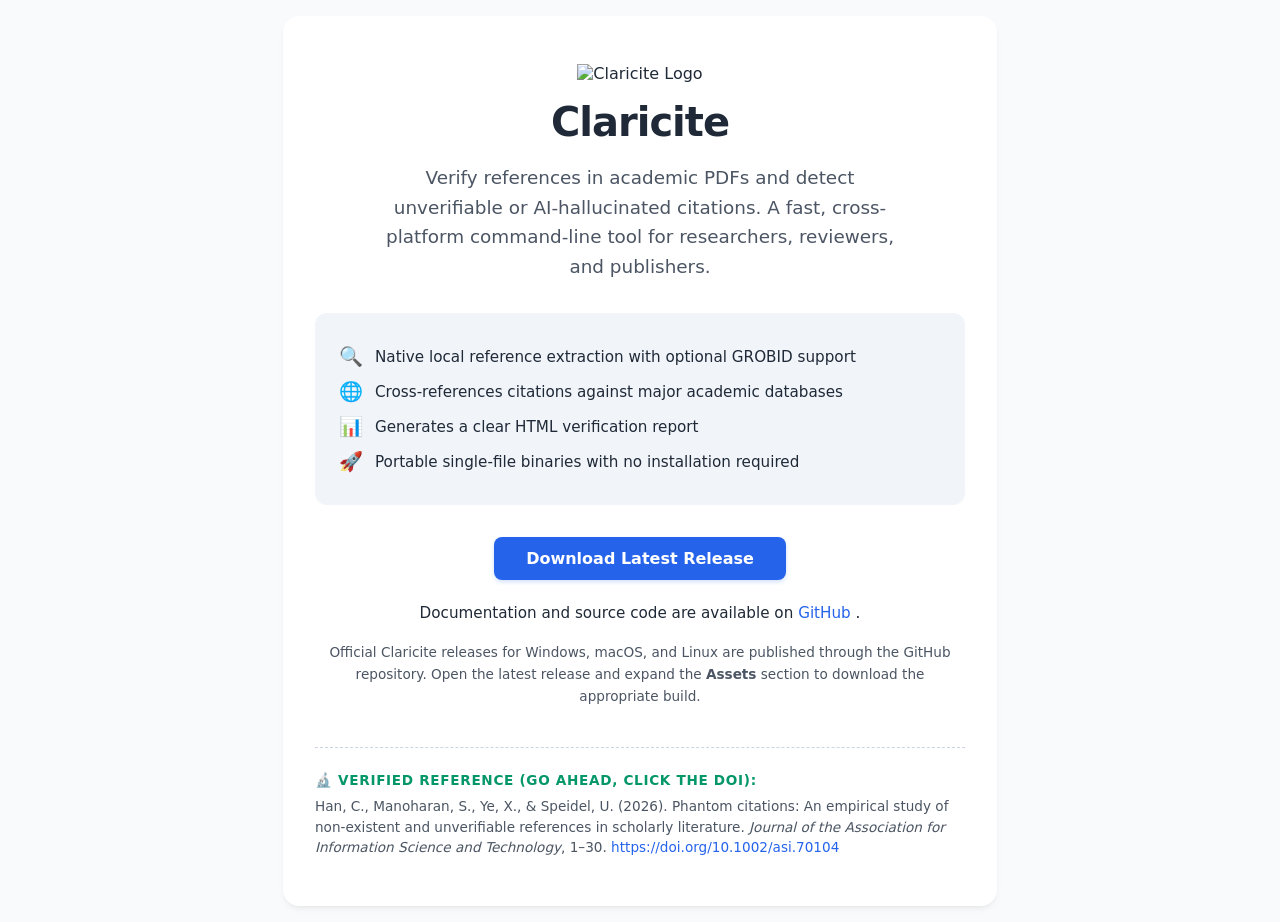
==== commit 2297d766: "Undoing the bad upload" ====
--- a/index.html
+++ b/index.html
@@ -1,649 +1,192 @@
-<!DOCTYPE html>
 <!DOCTYPE html>
 <html lang="en">
 <head>
    <meta charset="UTF-8">
    <meta name="viewport" content="width=device-width, initial-scale=1.0">
-   <title>Things That Don't Exist — Claims, References and Trust</title>
-   <link rel="manifest" href="manifest.json" />
-   <link rel="icon" type="image/svg+xml" href="Logo.svg" />
-   <link type="text/css" rel="stylesheet" href="things.css" />
-   <script src="things.js" defer="defer"></script>
+   <title>Claricite — Automated Reference Verification</title>
+   <meta name="description" content="A powerful cross-platform CLI tool to verify academic PDF citations and flag unverifiable or hallucinated references." />
+   <meta name="keywords" content="academic fraud, reference checker, citation verification, openalex, semantic scholar, pdf citation parser" />
+   <link rel="icon" type="image/svg+xml" href="https://claricite.com/images/Logo.svg" />
+   <meta name="mobile-web-app-capable" content="yes">
+   <meta name="apple-mobile-web-app-status-bar-style" content="black-translucent" />
+   <style>
+      :root {
+         --primary: #2563eb;
+         --primary-hover: #1d4ed8;
+         --text: #1f2937;
+         --text-muted: #4b5563;
+         --bg: #f8fafc;
+         --card-bg: #ffffff;
+      }
+
+      body {
+         margin: 0;
+         font-family: system-ui, -apple-system, BlinkMacSystemFont, "Segoe UI", Roboto, sans-serif;
+         display: flex;
+         align-items: center;
+         justify-content: center;
+         min-height: 100vh;
+         background: var(--bg);
+         color: var(--text);
+         text-align: center;
+         padding: 1rem;
+         box-sizing: border-box;
+      }
+
+      .container {
+         max-width: 650px;
+         background: var(--card-bg);
+         padding: 3rem 2rem;
+         border-radius: 16px;
+         box-shadow: 0 4px 6px -1px rgb(0 0 0 / 0.05), 0 2px 4px -2px rgb(0 0 0 / 0.05);
+      }
+
+      .logo img {
+         width: 80px;
+         height: 80px;
+         margin-bottom: 1rem;
+      }
+
+      h1 {
+         margin: 0 0 0.5rem 0;
+         font-size: 2.5rem;
+         font-weight: 800;
+         letter-spacing: -0.025em;
+      }
+
+      .tagline {
+         font-size: 1.15rem;
+         color: var(--text-muted);
+         line-height: 1.6;
+         margin-bottom: 2rem;
+         max-width: 540px;
+         margin-left: auto;
+         margin-right: auto;
+      }
+
+      .features {
+         text-align: left;
+         background: #f1f5f9;
+         padding: 1.25rem 1.5rem;
+         border-radius: 12px;
+         margin-bottom: 2rem;
+      }
+
+      .feature-item {
+         display: flex;
+         align-items: center;
+         gap: 0.75rem;
+         margin: 0.75rem 0;
+         font-size: 0.95rem;
+         color: var(--text);
+      }
+
+         .feature-item span {
+            font-size: 1.2rem;
+         }
+
+      .btn {
+         display: inline-block;
+         background: var(--primary);
+         color: white;
+         text-decoration: none;
+         padding: 0.75rem 2rem;
+         border-radius: 8px;
+         font-weight: 600;
+         font-size: 1rem;
+         transition: background 0.2s ease;
+         box-shadow: 0 2px 4px rgb(37 99 235 / 0.2);
+      }
+
+         .btn:hover {
+            background: var(--primary-hover);
+         }
+
+      .github-link {
+         color: var(--primary);
+         text-decoration: none;
+         font-weight: 500;
+      }
+
+         .github-link:hover {
+            text-decoration: underline;
+         }
+
+      .note {
+         color: var(--text-muted);
+         font-size: 0.85rem;
+         margin-top: 1.25rem;
+         line-height: 1.6;
+      }
+
+      .citation-block {
+         margin-top: 2.5rem;
+         padding-top: 1.5rem;
+         border-top: 1px dashed #cbd5e1;
+         text-align: left;
+      }
+
+      .citation-title {
+         font-size: 0.85rem;
+         font-weight: 700;
+         color: #059669;
+         text-transform: uppercase;
+         letter-spacing: 0.05em;
+         margin-bottom: 0.5rem;
+      }
+
+      .citation-text {
+         font-size: 0.85rem;
+         color: var(--text-muted);
+         line-height: 1.5;
+         margin: 0;
+      }
+   </style>
 </head>
-
 <body>
-   <script>
-      if ('serviceWorker' in navigator) {
-         window.addEventListener('load', () => {
-            navigator.serviceWorker.register('sw.js');
-         });
-   </script>
-
-   <div class="deck">
-
-      <!-- 1 -->
-      <section class="slide active center">
-         <div class="eyebrow">A conversation about research integrity</div>
-         <h1>Things That<br><span class="accent">Don't Exist</span></h1>
-         <div class="subtitle">
-            Claims, references and trust in the scholarly record
+   <div class="container">
+      <div class="logo">
+         <img alt="Claricite Logo" src="https://claricite.com/images/Logo.svg" />
+      </div>
+      <h1>Claricite</h1>
+      <p class="tagline">
+         Verify references in academic PDFs and detect unverifiable or AI-hallucinated citations.
+         A fast, cross-platform command-line tool for researchers, reviewers, and publishers.
+      </p>
+      <div class="features">
+         <div class="feature-item"><span>🔍</span> Native local reference extraction with optional GROBID support</div>
+         <div class="feature-item"><span>🌐</span> Cross-references citations against major academic databases</div>
+         <div class="feature-item"><span>📊</span> Generates a clear HTML verification report</div>
+         <div class="feature-item"><span>🚀</span> Portable single-file binaries with no installation required</div>
+      </div>
+      <div>
+         <a href="https://github.com/Noise477/Claricite/releases/latest"
+            class="btn"
+            target="_blank"
+            rel="noopener noreferrer">
+            Download Latest Release
+         </a>
+         <p style="margin-top: 1.5rem; font-size: 0.95rem;">
+            Documentation and source code are available on
+            <a href="https://github.com/Noise477/Claricite/"
+               class="github-link"
+               target="_blank"
+               rel="noopener noreferrer">
+               GitHub
+            </a>.
+         </p>
+         <div class="note">
+            Official Claricite releases for Windows, macOS, and Linux are published through the GitHub repository.
+            Open the latest release and expand the <strong>Assets</strong> section to download the appropriate build.
          </div>
-         <p class="small" style="margin-top:5vh;">
-            An informal discussion prompted by our work on unverifiable references
-         </p>
-      </section>
-
-
-      <!-- 2 -->
-      <section class="slide">
-         <div class="eyebrow">Start with a claim</div>
-
-         <div class="claim">
-            “This technology was developed by us.”
-         </div>
-
-         <p style="margin-top:5vh;">
-            A claim can sound perfectly plausible.
-         </p>
-
-         <div class="question" style="font-size:clamp(2.5rem,5vw,5rem);">
-            But how do we know?
-         </div>
-
-      </section>
-
-      <!-- 2a -->
-      <section class="slide">
-         <div class="eyebrow">Start with a claim</div>
-
-         <div class="claim">
-            “This technology was developed by us.”
-         </div>
-
-         <p style="margin-top:5vh;">
-            A claim can sound perfectly plausible.
-         </p>
-
-         <div class="question" style="font-size:clamp(2.5rem,5vw,5rem);">
-            But how do we know?
-         </div>
-
-         <img src="Unitree-Go2.png" alt="Unitree Go2 Robot Dog" style="width: 40%; height: auto; margin-top: 0.1vh; float: right;">
-
-      </section>
-
-      <!-- 2a -->
-      <section class="slide">
-         <div class="eyebrow">Start with a claim</div>
-
-         <div class="claim">
-            “This technology was developed by us.”
-         </div>
-
-         <p style="margin-top:5vh;">
-            A claim can sound perfectly plausible.
-         </p>
-
-         <div class="question" style="font-size:clamp(2.5rem,5vw,5rem);">
-            But how do we know?
-         </div>
-
-         <img src="Galgotias-Dog-Pee2N.png" alt="Unitree Go2 Robot Dog" style="width: 40%; height: auto; margin-top: 0.5vh; float: right;">
-
-      </section>
-
-
-      <!-- 3 -->
-      <section class="slide">
-         <div class="eyebrow">The problem predates generative AI</div>
-         <h2>False claims can enter<br>the scholarly record.</h2>
-
-         <div class="three">
-            <div class="card">
-               <div class="number">01</div>
-               <h3>Fabricated evidence</h3>
-               <p>Data or samples can be invented, substituted or manipulated.</p>
-            </div>
-
-            <div class="card">
-               <div class="number">02</div>
-               <h3>SCIgen</h3>
-               <p>Plausible-looking scientific papers can be generated without meaningful science underneath.</p>
-            </div>
-
-            <div class="card">
-               <div class="number">03</div>
-               <h3>Misleading citations</h3>
-               <p>References can be real but inaccurate, distorted or used to support claims they do not support.</p>
-            </div>
-         </div>
-
-         <p class="small" style="margin-top:4vh;">
-            AI did not invent unreliable scholarship. It changes the speed and cost
-            at which plausible-looking claims can be produced.
-         </p>
-
-      </section>
-
-
-      <!-- 4 -->
-      <section class="slide center dark">
-         <div class="eyebrow">A useful distinction</div>
-
-         <div class="spectrum">
-            <div>
-               <strong>True</strong>
-               <span>The claim corresponds to reality.</span>
-            </div>
-            <div>
-               <strong>False</strong>
-               <span>We can establish that the claim is wrong.</span>
-            </div>
-            <div>
-               <strong>Unverifiable</strong>
-               <span>We cannot establish that the purported object or evidence exists.</span>
-            </div>
-         </div>
-
-         <div class="large-quote">
-            “We tend to think about integrity as distinguishing
-            <span class="accent">true</span> from <span class="accent">false</span>.
-            But there is a third category.”
-         </div>
-
-      </section>
-
-
-      <!-- 5 -->
-      <section class="slide">
-         <div class="eyebrow">The hallucinated reference</div>
-         <h2>Does this paper exist?</h2>
-
-         <div class="claim" style="font-family:Georgia,serif;font-size:clamp(1.3rem,2.3vw,2.2rem);">
-            Smith, J., &amp; Kumar, R. (2024).<br>
-            <em>
-               Artificial intelligence and educational transformation:
-               A systematic review.
-            </em><br>
-            Journal of Educational Technology, 18(3), 214–229.<br>
-            doi:10.2916.WP/562679
-         </div>
-
-         <p style="margin-top:4vh;">
-            It looks like a scholarly object.
-         </p>
-
-         <div class="question" style="font-size:clamp(2.3rem,4.5vw,4.5rem);">
-            Except that it may not exist.
-         </div>
-      </section>
-
-
-      <!-- 6 -->
-      <section class="slide">
-         <div class="eyebrow">Our small question</div>
-
-         <div class="question">
-            Have unverifiable references<br>
-            actually entered the<br>
-            published literature?
-         </div>
-
-         <div class="flow">
-            <div class="box">3,201 papers</div>
-            <div class="arrow">→</div>
-            <div class="box">AI + education</div>
-            <div class="arrow">→</div>
-            <div class="box">2023–2025</div>
-            <div class="arrow">→</div>
-            <div class="box">Reference verification</div>
-         </div>
-
-      </section>
-
-
-      <!-- 7 -->
-      <section class="slide center dark">
-         <div class="eyebrow">What we found</div>
-
-         <div class="big-number">2.16%</div>
-
-         <div class="label">
-            69 of 3,201 papers contained at least one reference
-            that remained unverifiable.
-         </div>
-
-         <p class="small" style="color:#aaa;margin-top:4vh;">
-            Not “69 fraudulent papers.” Not necessarily “hallucinated references.”
-            Unverifiable after automated checks and manual review.
-         </p>
-
-      </section>
-
-
-      <!-- 8 -->
-      <section class="slide">
-         <img src="https://claricite.com/images/Logo.svg" width="100" alt="Claricite Logo" />
-         <h2>Can we automate<br>some of the checking?</h2>
-
-         <div class="pipeline">
-            <div class="step">
-               <strong>PDF</strong>
-               <span>Extract the reference list.</span>
-            </div>
-            <div class="step">
-               <strong>Identifiers</strong>
-               <span>Check DOI / URL where available.</span>
-            </div>
-            <div class="step">
-               <strong>Databases</strong>
-               <span>Cross-check bibliographic records.</span>
-            </div>
-            <div class="step">
-               <strong>Matching</strong>
-               <span>Compare title, authors and year.</span>
-            </div>
-            <div class="step final">
-               <strong>Review</strong>
-               <span>Manually inspect what remains unresolved.</span>
-            </div>
-         </div>
-
-         <div class="redline" style="margin-top:5vh;">
-            <p style="margin:0;">
-               <strong>The goal is not to declare “fake”.</strong><br>
-               It is to find things that need checking.
+         <div class="citation-block">
+            <div class="citation-title">🔬 Verified Reference (Go ahead, click the DOI):</div>
+            <p class="citation-text">
+               Han, C., Manoharan, S., Ye, X., & Speidel, U. (2026). Phantom citations: An empirical study of non-existent and unverifiable references in scholarly literature. <em>Journal of the Association for Information Science and Technology</em>, 1–30.
+               <a href="https://doi.org/10.1002/asi.70104" target="_blank" rel="noopener noreferrer" class="github-link">https://doi.org/10.1002/asi.70104</a>
             </p>
          </div>
-      </section>
-
-
-      <!-- 9 -->
-      <section class="slide">
-         <div class="eyebrow">Zoom out</div>
-         <h2>“Things that don't exist”<br>are a broader problem.</h2>
-
-         <div class="timeline">
-            <div class="timeline-row">
-               <div class="timeline-year">Claim</div>
-               <div class="timeline-text">A real object accompanied by a questionable claim.</div>
-            </div>
-            <div class="timeline-row">
-               <div class="timeline-year">Evidence</div>
-               <div class="timeline-text">Data or samples that are not what they are said to be.</div>
-            </div>
-            <div class="timeline-row">
-               <div class="timeline-year">Paper</div>
-               <div class="timeline-text">A scientific-looking object without meaningful science underneath.</div>
-            </div>
-            <div class="timeline-row">
-               <div class="timeline-year">Reference</div>
-               <div class="timeline-text">A scholarly object that looks real but cannot be found.</div>
-            </div>
-         </div>
-
-         <div class="speaker">
-            The infamous research that claimed turmeric cures cancer is a classic example of a misleading claim.
-         </div>
-      </section>
-
-
-      <!-- 10 -->
-      <section class="slide dark">
-         <div class="eyebrow">Now the uncomfortable part</div>
-         <h2>More papers. More claims.</h2>
-
-         <div style="margin: 0 auto; width: 80%;">
-            <svg viewBox="0 0 800 500" xmlns="http://www.w3.org/2000/svg">
-               <!-- Styles -->
-               <style>
-                  .title {
-                     font-family: system-ui, -apple-system, sans-serif;
-                     font-size: 24px;
-                     font-weight: bold;
-                     fill: #f8fafc;
-                  }
-
-                  .subtitle {
-                     font-family: system-ui, -apple-system, sans-serif;
-                     font-size: 14px;
-                     fill: #94a3b8;
-                  }
-
-                  .axis-label {
-                     font-family: system-ui, -apple-system, sans-serif;
-                     font-size: 12px;
-                     font-weight: 600;
-                     fill: #cbd5e1;
-                  }
-
-                  .tick-label {
-                     font-family: system-ui, -apple-system, sans-serif;
-                     font-size: 11px;
-                     fill: #94a3b8;
-                     text-anchor: middle;
-                  }
-
-                  .value-label {
-                     font-family: system-ui, -apple-system, sans-serif;
-                     font-size: 11px;
-                     font-weight: bold;
-                     fill: #f8fafc;
-                     text-anchor: middle;
-                  }
-
-                  .rate-label {
-                     font-family: system-ui, -apple-system, sans-serif;
-                     font-size: 11px;
-                     font-weight: bold;
-                     fill: #34d399;
-                     text-anchor: middle;
-                  }
-
-                  .grid-line {
-                     stroke: #334155;
-                     stroke-dasharray: 4,4;
-                     stroke-width: 1;
-                  }
-
-                  .legend-text {
-                     font-family: system-ui, -apple-system, sans-serif;
-                     font-size: 12px;
-                     fill: #e2e8f0;
-                  }
-               </style>
-
-               <!-- Dark Mode Canvas Background -->
-               <rect width="100%" height="100%" fill="none" />
-
-               <!-- Header -->
-               <text x="40" y="40" class="title">ICML Growth &amp; Acceptance Trends</text>
-               <text x="40" y="60" class="subtitle">Comparing submissions, accepted papers, and acceptance rates over the last decade</text>
-
-               <!-- Legend -->
-               <g transform="translate(480, 30)">
-                  <!-- Submissions Legend -->
-                  <rect x="0" y="0" width="15" height="15" fill="#3b82f6" rx="3" />
-                  <text x="20" y="12" class="legend-text">Submissions</text>
-
-                  <!-- Accepted Legend -->
-                  <rect x="100" y="0" width="15" height="15" fill="#60a5fa" rx="3" />
-                  <text x="120" y="12" class="legend-text">Accepted</text>
-
-                  <!-- Rate Legend -->
-                  <line x1="180" y1="7" x2="205" y2="7" stroke="#34d399" stroke-width="3" stroke-dasharray="2,2" />
-                  <circle cx="190" cy="7" r="4" fill="#34d399" />
-                  <text x="208" y="12" class="legend-text">Acceptance Rate (%)</text>
-               </g>
-
-               <!-- Grid Lines (Y-Axis Submissions Max 25,000) -->
-               <!-- Base Y: 430, Max Y: 100, Range H: 330 (13.2 px per 1000) -->
-               <line x1="80" y1="430" x2="720" y2="430" stroke="#475569" stroke-width="1.5" />
-               <line x1="80" y1="364" x2="720" y2="364" class="grid-line" />
-               <line x1="80" y1="298" x2="720" y2="298" class="grid-line" />
-               <line x1="80" y1="232" x2="720" y2="232" class="grid-line" />
-               <line x1="80" y1="166" x2="720" y2="166" class="grid-line" />
-               <line x1="80" y1="100" x2="720" y2="100" class="grid-line" />
-
-               <!-- Left Y-Axis Labels (Volume) -->
-               <text x="70" y="434" class="tick-label" style="text-anchor: end;">0</text>
-               <text x="70" y="368" class="tick-label" style="text-anchor: end;">5,000</text>
-               <text x="70" y="302" class="tick-label" style="text-anchor: end;">10,000</text>
-               <text x="70" y="236" class="tick-label" style="text-anchor: end;">15,000</text>
-               <text x="70" y="170" class="tick-label" style="text-anchor: end;">20,000</text>
-               <text x="70" y="104" class="tick-label" style="text-anchor: end;">25,000</text>
-               <text x="30" y="265" class="axis-label" transform="rotate(-90 30 265)" style="text-anchor: middle;">Number of Papers</text>
-
-               <!-- Right Y-Axis Labels (Percentage) -->
-               <line x1="720" y1="430" x2="720" y2="100" stroke="#475569" stroke-width="1.5" />
-               <text x="730" y="434" class="tick-label" style="text-anchor: start;">0%</text>
-               <text x="730" y="331" class="tick-label" style="text-anchor: start;">30%</text>
-               <text x="730" y="232" class="tick-label" style="text-anchor: start;">60%</text>
-               <text x="730" y="133" class="tick-label" style="text-anchor: start;">90%</text>
-               <text x="770" y="265" class="axis-label" transform="rotate(90 770 265)" style="text-anchor: middle;">Acceptance Rate</text>
-
-               <!-- DATA VISUALISATION -->
-               <!-- X spacing centers: 112, 176, 240, 304, 368, 432, 496, 560, 624, 688 -->
-               <!-- 2015 -->
-               <g>
-                  <rect x="97" y="416" width="14" height="14" fill="#2563eb" rx="1" />
-                  <rect x="113" y="426" width="14" height="4" fill="#60a5fa" rx="1" />
-                  <text x="112" y="450" class="tick-label">2015</text>
-                  <text x="105" y="408" class="value-label" style="font-size: 9px; fill: #94a3b8;">1.0k</text>
-               </g>
-
-               <!-- 2017 -->
-               <g>
-                  <rect x="161" y="408" width="14" height="22" fill="#2563eb" rx="1" />
-                  <rect x="177" y="424" width="14" height="6" fill="#60a5fa" rx="1" />
-                  <text x="176" y="450" class="tick-label">2017</text>
-                  <text x="169" y="400" class="value-label" style="font-size: 9px; fill: #94a3b8;">1.7k</text>
-               </g>
-
-               <!-- 2019 -->
-               <g>
-                  <rect x="225" y="385" width="14" height="45" fill="#2563eb" rx="1" />
-                  <rect x="241" y="420" width="14" height="10" fill="#60a5fa" rx="1" />
-                  <text x="240" y="450" class="tick-label">2019</text>
-                  <text x="233" y="377" class="value-label" style="font-size: 9px; fill: #94a3b8;">3.4k</text>
-               </g>
-
-               <!-- 2020 -->
-               <g>
-                  <rect x="289" y="364" width="14" height="66" fill="#2563eb" rx="1" />
-                  <rect x="305" y="416" width="14" height="14" fill="#60a5fa" rx="1" />
-                  <text x="304" y="450" class="tick-label">2020</text>
-                  <text x="297" y="356" class="value-label" style="font-size: 9px; fill: #94a3b8;">5.0k</text>
-               </g>
-
-               <!-- 2021 -->
-               <g>
-                  <rect x="353" y="357" width="14" height="73" fill="#2563eb" rx="1" />
-                  <rect x="369" y="414" width="14" height="16" fill="#60a5fa" rx="1" />
-                  <text x="368" y="450" class="tick-label">2021</text>
-                  <text x="361" y="349" class="value-label" style="font-size: 9px; fill: #94a3b8;">5.5k</text>
-               </g>
-
-               <!-- 2022 -->
-               <g>
-                  <rect x="417" y="356" width="14" height="74" fill="#2563eb" rx="1" />
-                  <rect x="433" y="414" width="14" height="16" fill="#60a5fa" rx="1" />
-                  <text x="432" y="450" class="tick-label">2022</text>
-                  <text x="425" y="348" class="value-label" style="font-size: 9px; fill: #94a3b8;">5.6k</text>
-               </g>
-
-               <!-- 2023 -->
-               <g>
-                  <rect x="481" y="344" width="14" height="86" fill="#2563eb" rx="1" />
-                  <rect x="497" y="406" width="14" height="24" fill="#60a5fa" rx="1" />
-                  <text x="496" y="450" class="tick-label">2023</text>
-                  <text x="489" y="336" class="value-label" style="font-size: 9px; fill: #94a3b8;">6.5k</text>
-               </g>
-
-               <!-- 2024 -->
-               <g>
-                  <rect x="545" y="305" width="14" height="125" fill="#2563eb" rx="1" />
-                  <rect x="561" y="396" width="14" height="34" fill="#60a5fa" rx="1" />
-                  <text x="560" y="450" class="tick-label">2024</text>
-                  <text x="553" y="297" class="value-label" style="font-size: 9px; fill: #94a3b8;">9.5k</text>
-               </g>
-
-               <!-- 2025 -->
-               <g>
-                  <rect x="609" y="270" width="14" height="160" fill="#2563eb" rx="1" />
-                  <rect x="625" y="387" width="14" height="43" fill="#60a5fa" rx="1" />
-                  <text x="624" y="450" class="tick-label">2025</text>
-                  <text x="617" y="262" class="value-label" style="font-size: 9px; fill: #94a3b8;">12.1k</text>
-               </g>
-
-               <!-- 2026 -->
-               <g>
-                  <rect x="673" y="114" width="14" height="316" fill="#3b82f6" rx="1" />
-                  <rect x="689" y="346" width="14" height="84" fill="#60a5fa" rx="1" />
-                  <text x="688" y="450" class="tick-label" style="font-weight: bold; fill: #f8fafc;">2026</text>
-                  <text x="681" y="104" class="value-label" style="fill: #60a5fa;">23.9k</text>
-                  <text x="698" y="338" class="value-label" style="fill: #93c5fd; font-size: 10px;">6.3k</text>
-               </g>
-
-               <!-- Line Chart for Acceptance Rate -->
-               <path d="M 112 344.2 L 176 344.5 L 240 355.4 L 304 358.1 L 368 359.1 L 432 357.7 L 496 337.9 L 560 339.3 L 624 341.2 L 688 342.2"
-                     fill="none" stroke="#34d399" stroke-width="3" stroke-dasharray="2,2" />
-
-               <!-- Line Nodes & Text Data Labels -->
-               <circle cx="112" cy="344" r="4" fill="#34d399" />
-               <text x="112" y="332" class="rate-label">26.0%</text>
-
-               <circle cx="176" cy="345" r="4" fill="#34d399" />
-
-               <circle cx="240" cy="355" r="4" fill="#34d399" />
-               <text x="240" y="374" class="rate-label">22.6%</text>
-
-               <circle cx="304" cy="358" r="4" fill="#34d399" />
-
-               <circle cx="368" cy="359" r="4" fill="#34d399" />
-               <text x="368" y="378" class="rate-label">21.5%</text>
-
-               <circle cx="432" cy="358" r="4" fill="#34d399" />
-
-               <circle cx="496" cy="338" r="4" fill="#34d399" />
-               <text x="496" y="324" class="rate-label">27.9%</text>
-
-               <circle cx="560" cy="339" r="4" fill="#34d399" />
-
-               <circle cx="624" cy="341" r="4" fill="#34d399" />
-
-               <circle cx="688" cy="342" r="4" fill="#34d399" />
-               <text x="688" y="326" class="rate-label" style="fill: #34d399;">26.6%</text>
-
-            </svg>
-         </div>
-
-      </section>
-
-
-      <!-- 11 -->
-      <section class="slide">
-         <div class="eyebrow">What happens when we actually try?</div>
-
-         <div class="flow">
-            <div class="box">1,221 people</div>
-            <div class="arrow">→</div>
-            <div class="box">2,226 papers</div>
-            <div class="arrow">→</div>
-            <div class="box">35,908 claims</div>
-         </div>
-
-         <div class="big-number" style="font-size:clamp(6rem,14vw,12rem);">23%</div>
-
-         <div class="label">
-            of examined papers had at least one claim that was
-            falsified or contested in the ICML reproduction exercise.
-         </div>
-
-         <p style="margin-top:3vh;">
-            And some flagged falsifications turned out to be wrong.
-            Verification itself requires verification.
-         </p>
-
-         <p class="small" style="margin-top:3vh;">
-            Source: <a href="https://huggingface.co/blog/icml-2026-open-reproductions">https://huggingface.co/blog/icml-2026-open-reproductions</a>
-         </p>
-
-      </section>
-
-
-      <!-- 12 -->
-      <section class="slide center dark">
-         <div class="eyebrow">The bigger question</div>
-
-         <div class="final-question">
-            Can we genuinely<br>
-            verify <span class="accent">every claim?</span>
-         </div>
-
-      </section>
-
-
-      <!-- 13 -->
-      <section class="slide center">
-         <div class="eyebrow">Discussion</div>
-
-         <div class="final-question">
-            If we cannot verify<br>
-            everything…
-         </div>
-
-         <div class="question" style="margin-top:5vh;font-size:clamp(2.4rem,5vw,5rem);">
-            What should we verify?
-         </div>
-
-         <div style="margin-top:5vh;max-width:1000px;">
-            <span class="tag">claims</span>
-            <span class="tag">references</span>
-            <span class="tag">data</span>
-            <span class="tag">images</span>
-            <span class="tag">methods</span>
-            <span class="tag">objects</span>
-            <span class="tag">authors</span>
-            <span class="tag">institutions</span>
-         </div>
-
-         <p style="margin-top:5vh;font-size:2.0rem;color:#666;">
-            And who should be responsible for doing it?
-         </p>
-         <div style="margin-top:5vh;max-width:1000px;">
-            <span class="tag">authors</span>
-            <span class="tag">reviewers</span>
-            <span class="tag">publishers</span>
-            <span class="tag">machines</span>
-         </div>
-
-      </section>
-
-
-      <!-- 14 -->
-      <section class="slide">
-         <div class="eyebrow">Sources / further reading</div>
-         <h2 style="font-size:clamp(2.3rem,4vw,4rem);">A few things behind the discussion</h2>
-
-         <div style="max-width:1050px;font-size:1.1rem;line-height:1.7;">
-
-            <p>
-               <strong>Our paper</strong><br>
-               Han et al. — “Phantom citations: An empirical study of non-existent
-               and unverifiable references in scholarly literature.”
-            </p>
-
-            <p>
-               <strong>Open reproduction</strong><br>
-               Hugging Face / community report — “What We Learned by Reproducing
-               2,200 Papers from ICML.”
-            </p>
-
-            <p>
-               <strong>Research-integrity examples</strong><br>
-               ScienceAlert — Maria Cristina Miron Elqutub and fabricated blood samples.<br>
-               Retraction Watch — Bharat Aggarwal and retracted papers.<br>
-            </p>
-
-            <p class="small" style="margin-top:5vh;">
-               <strong>AI statement</strong><br>
-               ChatGPT helped us polish the text and synthesise these HTML slides.
-            </p>
-
-         </div>
-
-      </section>
-
+      </div>
    </div>
-
-   <div class="controls">
-      <button onclick="prevSlide()">←</button>
-      <button onclick="nextSlide()">→</button>
-      <button onclick="toggleFullscreen()">⛶</button>
-   </div>
-
-   <div class="progress" id="progress"></div>
-
 </body>
 </html>
